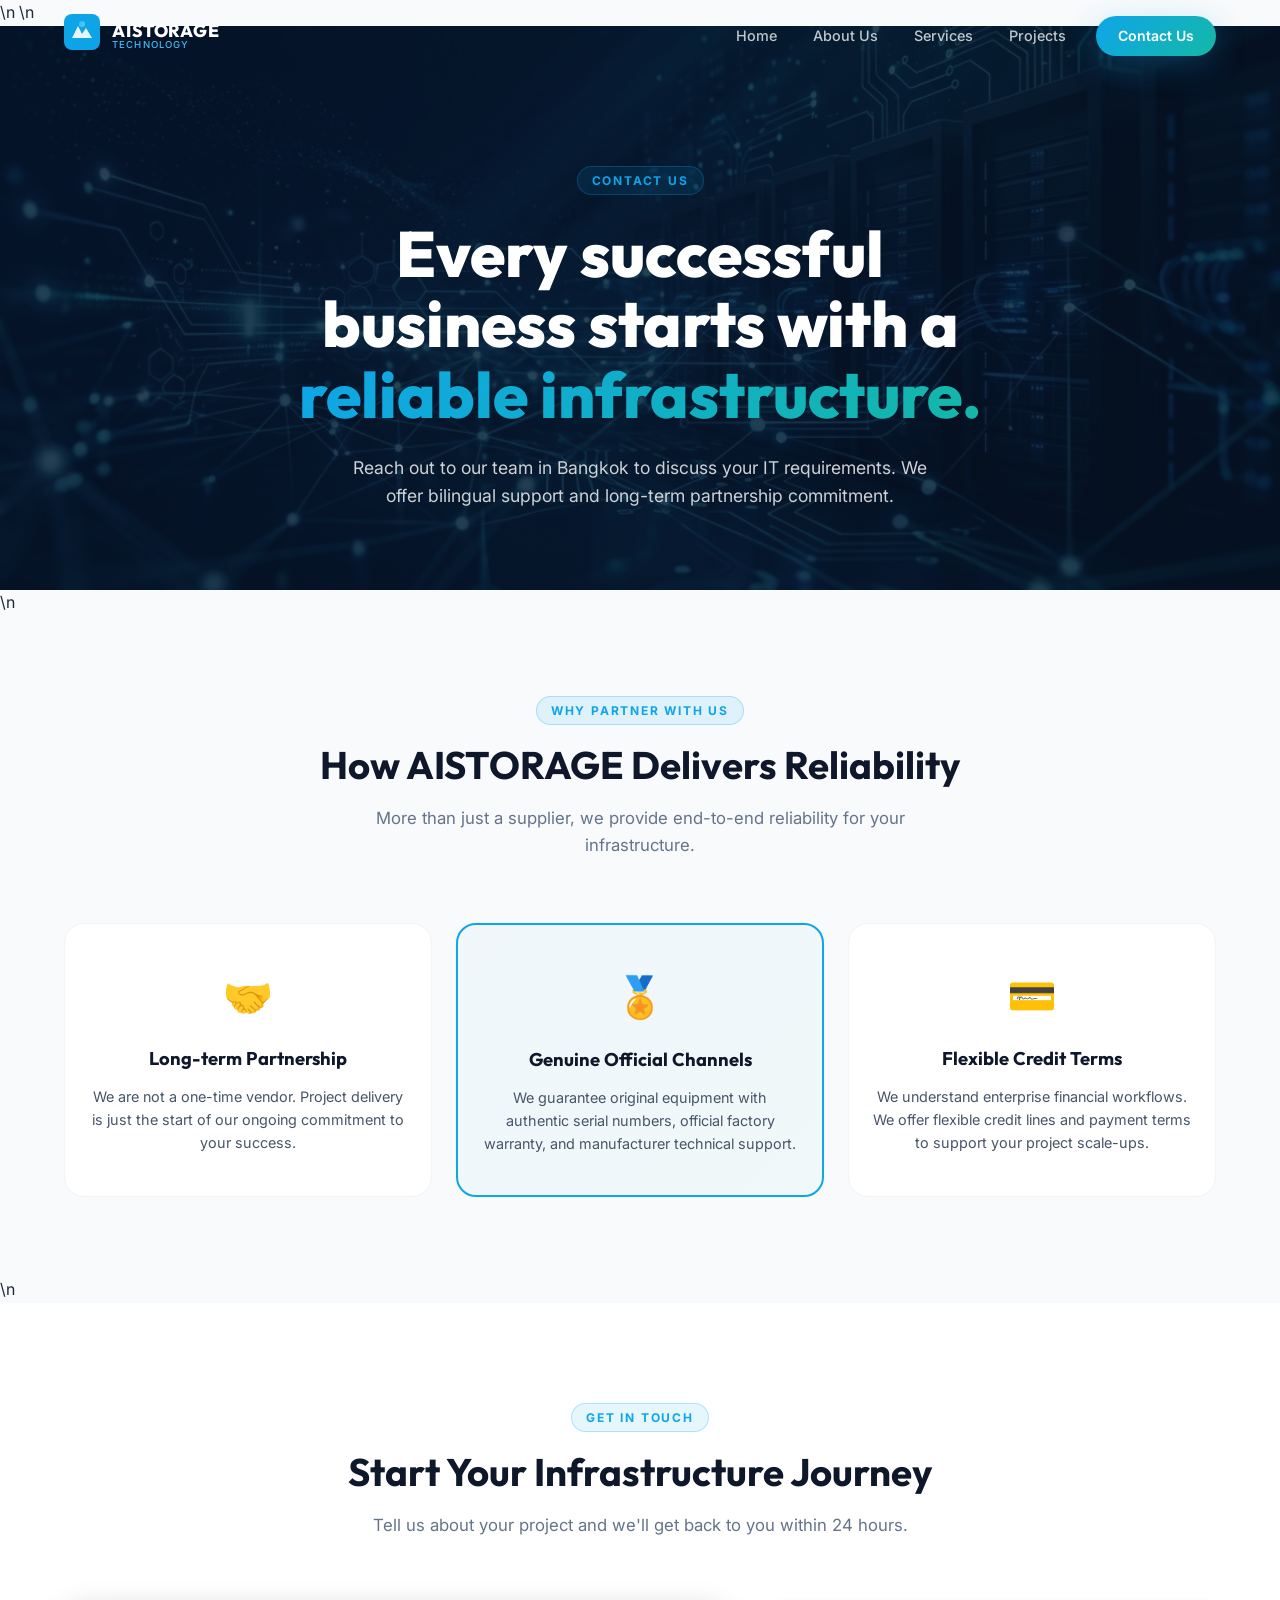
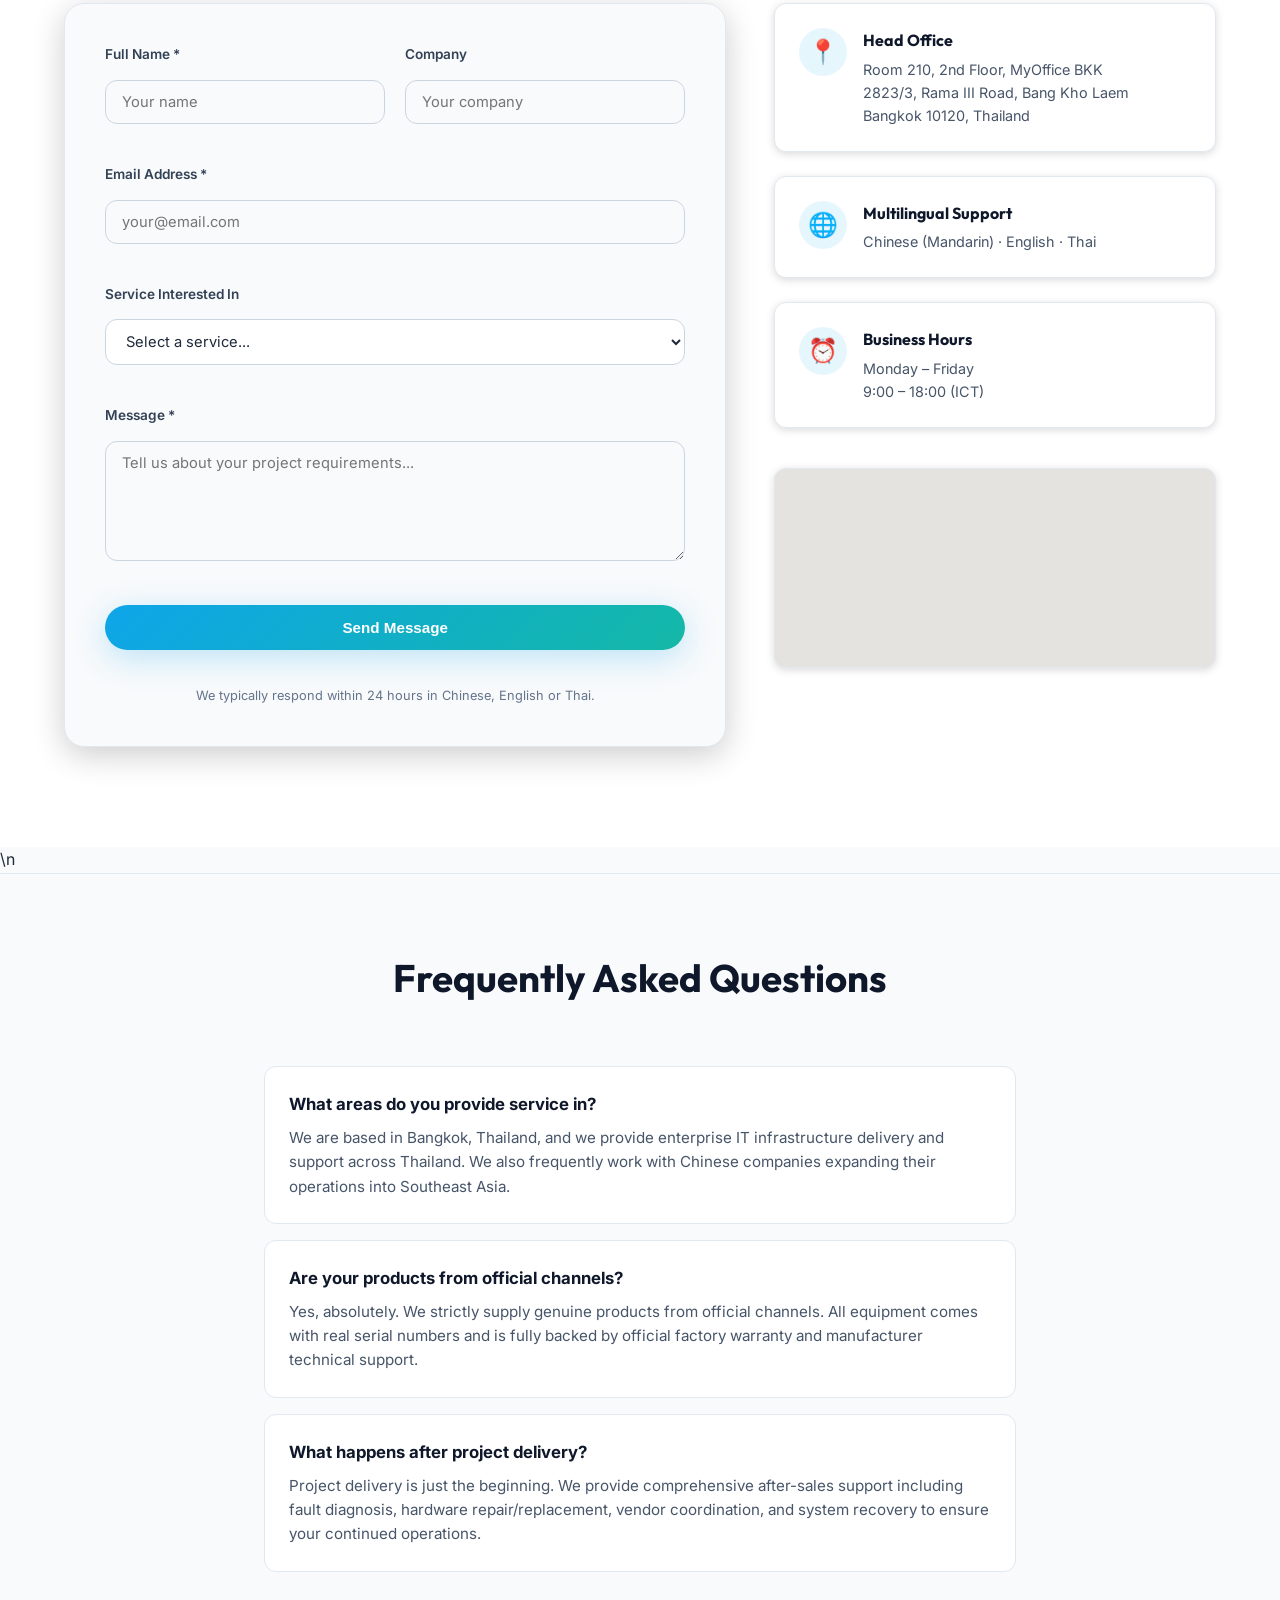
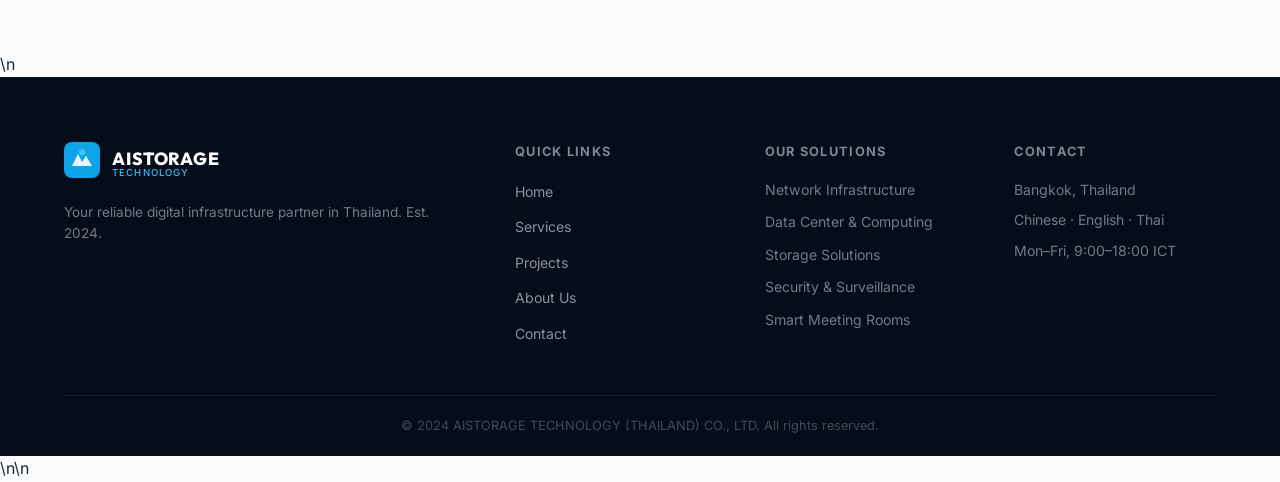
==== contact.html @ 9e612630 "first commit" ====
<!DOCTYPE html>
<html lang="en">
<head>
  <meta charset="UTF-8" />
  <meta name="viewport" content="width=device-width, initial-scale=1.0" />
  <title>Contact & Partner With Us | AISTORAGE TECHNOLOGY</title>
  <meta name="description" content="Get in touch with AISTORAGE TECHNOLOGY. Your reliable digital infrastructure partner in Thailand offering network, computing, and IT solutions. Contact our multilingual team in Bangkok." />
  <meta name="keywords" content="AI Storage Technology, H3C, enterprise IT, network, storage, data center, Thailand, system integrator" />
  <meta property="og:title" content="AISTORAGE TECHNOLOGY (THAILAND) CO., LTD" />
  <meta property="og:description" content="Reliable digital infrastructure solutions for enterprises in Thailand." />
  <meta property="og:type" content="website" />
  <link rel="stylesheet" href="style.css" />
  <link rel="preconnect" href="https://fonts.googleapis.com" />
  <link rel="preconnect" href="https://fonts.gstatic.com" crossorigin />
  <link href="https://fonts.googleapis.com/css2?family=Inter:wght@300;400;500;600;700;800&family=Outfit:wght@300;400;500;600;700&display=swap" rel="stylesheet" />
</head>
<body>
  <script type="application/ld+json">
  {
    "@context": "https://schema.org",
    "@type": "LocalBusiness",
    "name": "AISTORAGE TECHNOLOGY (THAILAND) CO., LTD",
    "image": "images/hero_background.png",
    "address": {
      "@type": "PostalAddress",
      "streetAddress": "Room 210, 2nd Floor, MyOffice BKK, 2823/3, Rama III Road",
      "addressLocality": "Bang Kho Laem",
      "addressRegion": "Bangkok",
      "postalCode": "10120",
      "addressCountry": "TH"
    },
    "description": "System Integrator for enterprise IT infrastructure, networking, and data centers in Thailand.",
    "telephone": "+66-2-000-0000",
    "openingHours": "Mo,Tu,We,Th,Fr 09:00-18:00"
  }
  </script>
\n
  <!-- ===== NAVBAR ===== -->
  <header class="navbar" id="navbar">
    <div class="nav-container">
      <a href="index.html" class="nav-logo" id="logo-link">
        <div class="logo-icon">
          <svg width="36" height="36" viewBox="0 0 36 36" fill="none" xmlns="http://www.w3.org/2000/svg">
            <rect width="36" height="36" rx="8" fill="url(#logoGrad)"/>
            <path d="M8 24L14 12L18 20L22 14L28 24H8Z" fill="white" opacity="0.9"/>
            <circle cx="18" cy="10" r="3" fill="url(#circGrad)"/>
            <defs>
              <linearGradient id="logoGrad" x1="0" y1="0" x2="36" y2="36">
                <stop offset="0%" stop-color="#0EA5E9"/>
                <stop offset="100%" stop-color="#0D4F8C"/>
              </linearGradient>
              <linearGradient id="circGrad" x1="0" y1="0" x2="6" y2="6">
                <stop offset="0%" stop-color="#38BDF8"/>
                <stop offset="100%" stop-color="#FFFFFF"/>
              </linearGradient>
            </defs>
          </svg>
        </div>
        <div class="logo-text">
          <span class="logo-main">AISTORAGE</span>
          <span class="logo-sub">TECHNOLOGY</span>
        </div>
      </a>
      <nav class="nav-links" id="nav-links">
        <a href="index.html" class="nav-link" id="nav-home">Home</a>
        <a href="index.html#about-intro" class="nav-link" id="nav-about">About Us</a>
        <a href="index.html#services" class="nav-link" id="nav-services">Services</a>
        <a href="index.html#projects" class="nav-link" id="nav-projects">Projects</a>
        <a href="contact.html" class="nav-cta active" id="nav-contact">Contact Us</a>
      </nav>
      <button class="nav-toggle" id="nav-toggle" aria-label="Toggle menu">
        <span></span><span></span><span></span>
      </button>
    </div>
  </header>
\n
  <!-- ===== CONTACT HERO ===== -->
  <section class="page-hero" id="contact-hero" style="background: var(--navy-900); padding-top: 140px; padding-bottom: 80px; position: relative; overflow: hidden; text-align: center;">
    <div style="position: absolute; inset: 0; background: url('images/hero_background.png') center/cover; opacity: 0.2; z-index: 0;"></div>
    <div style="position: relative; z-index: 2; max-width: 800px; margin: 0 auto; padding: 0 24px;">
      <div class="section-tag" style="margin-bottom: 24px;">Contact Us</div>
      <h1 class="hero-title" style="font-size: clamp(2.5rem, 5vw, 4rem); margin-bottom: 24px; color: #fff;">Every successful business starts with a <span class="hero-gradient-text">reliable infrastructure.</span></h1>
      <p style="color: rgba(255,255,255,0.8); font-size: 1.1rem; line-height: 1.6; max-width: 600px; margin: 0 auto;">Reach out to our team in Bangkok to discuss your IT requirements. We offer bilingual support and long-term partnership commitment.</p>
    </div>
  </section>
\n
  <!-- ===== RELIABILITY / PARTNERSHIP ===== -->
  <section style="padding: 80px 0; background: var(--gray-50);">
    <div class="container">
      <div class="section-header">
        <div class="section-tag">Why Partner With Us</div>
        <h2 class="section-title">How AISTORAGE Delivers Reliability</h2>
        <p class="section-desc">More than just a supplier, we provide end-to-end reliability for your infrastructure.</p>
      </div>
      <div class="services-grid">
        <div class="service-card" style="text-align: center; padding: 40px 24px;">
          <div style="font-size: 2.5rem; margin-bottom: 16px;">🤝</div>
          <h3 style="font-family: var(--font-display); font-size: 1.15rem; color: var(--gray-900); margin-bottom: 12px; font-weight: 700;">Long-term Partnership</h3>
          <p style="color: var(--gray-600); font-size: 0.9rem; line-height: 1.6;">We are not a one-time vendor. Project delivery is just the start of our ongoing commitment to your success.</p>
        </div>
        <div class="service-card featured" style="text-align: center; padding: 40px 24px;">
          <div style="font-size: 2.5rem; margin-bottom: 16px;">🏅</div>
          <h3 style="font-family: var(--font-display); font-size: 1.15rem; color: var(--gray-900); margin-bottom: 12px; font-weight: 700;">Genuine Official Channels</h3>
          <p style="color: var(--gray-600); font-size: 0.9rem; line-height: 1.6;">We guarantee original equipment with authentic serial numbers, official factory warranty, and manufacturer technical support.</p>
        </div>
        <div class="service-card" style="text-align: center; padding: 40px 24px;">
          <div style="font-size: 2.5rem; margin-bottom: 16px;">💳</div>
          <h3 style="font-family: var(--font-display); font-size: 1.15rem; color: var(--gray-900); margin-bottom: 12px; font-weight: 700;">Flexible Credit Terms</h3>
          <p style="color: var(--gray-600); font-size: 0.9rem; line-height: 1.6;">We understand enterprise financial workflows. We offer flexible credit lines and payment terms to support your project scale-ups.</p>
        </div>
      </div>
    </div>
  </section>
\n
  <!-- ===== CONTACT FORM & INFO ===== -->
  <section class="contact" id="contact" style="padding: 100px 0; background: var(--white);">
    <div class="container">
      <div class="section-header">
        <div class="section-tag">Get In Touch</div>
        <h2 class="section-title">Start Your Infrastructure Journey</h2>
        <p class="section-desc">Tell us about your project and we'll get back to you within 24 hours.</p>
      </div>
      <div class="contact-grid" id="contact-grid" style="display: grid; grid-template-columns: 3fr 2fr; gap: 48px; align-items: flex-start;">
        
        <div class="contact-form-wrapper" style="background: var(--gray-50); padding: 40px; border-radius: var(--radius-lg); border: 1px solid var(--gray-200);">
          <form class="contact-form" id="contact-form" onsubmit="alert('Thank you for contacting AISTORAGE. We will get back to you soon!'); event.preventDefault();">
            <div style="display: grid; grid-template-columns: 1fr 1fr; gap: 20px; margin-bottom: 20px;">
              <div class="form-group">
                <label for="contact-name" style="display: block; font-size: 0.85rem; font-weight: 600; color: var(--gray-700); margin-bottom: 8px;">Full Name *</label>
                <input type="text" id="contact-name" name="name" placeholder="Your name" required style="width: 100%; padding: 12px 16px; border: 1px solid var(--gray-300); border-radius: var(--radius-md); font-family: inherit; transition: var(--transition-fast); outline: none;" />
              </div>
              <div class="form-group">
                <label for="contact-company" style="display: block; font-size: 0.85rem; font-weight: 600; color: var(--gray-700); margin-bottom: 8px;">Company</label>
                <input type="text" id="contact-company" name="company" placeholder="Your company" style="width: 100%; padding: 12px 16px; border: 1px solid var(--gray-300); border-radius: var(--radius-md); font-family: inherit; outline: none;" />
              </div>
            </div>
            <div class="form-group" style="margin-bottom: 20px;">
              <label for="contact-email" style="display: block; font-size: 0.85rem; font-weight: 600; color: var(--gray-700); margin-bottom: 8px;">Email Address *</label>
              <input type="email" id="contact-email" name="email" placeholder="your@email.com" required style="width: 100%; padding: 12px 16px; border: 1px solid var(--gray-300); border-radius: var(--radius-md); font-family: inherit; outline: none;" />
            </div>
            <div class="form-group" style="margin-bottom: 20px;">
              <label for="contact-service" style="display: block; font-size: 0.85rem; font-weight: 600; color: var(--gray-700); margin-bottom: 8px;">Service Interested In</label>
              <select id="contact-service" name="service" style="width: 100%; padding: 12px 16px; border: 1px solid var(--gray-300); border-radius: var(--radius-md); font-family: inherit; background: var(--white); outline: none;">
                <option value="">Select a service...</option>
                <option value="network">Network Infrastructure</option>
                <option value="datacenter">Data Center &amp; Computing</option>
                <option value="storage">Storage Solutions</option>
                <option value="security">Security &amp; Surveillance</option>
                <option value="meeting">Smart Meeting Rooms</option>
                <option value="other">Other / Multiple Services</option>
              </select>
            </div>
            <div class="form-group" style="margin-bottom: 24px;">
              <label for="contact-message" style="display: block; font-size: 0.85rem; font-weight: 600; color: var(--gray-700); margin-bottom: 8px;">Message *</label>
              <textarea id="contact-message" name="message" rows="5" placeholder="Tell us about your project requirements..." required style="width: 100%; padding: 12px 16px; border: 1px solid var(--gray-300); border-radius: var(--radius-md); font-family: inherit; outline: none; resize: vertical;"></textarea>
            </div>
            <button type="submit" class="btn-primary btn-full" style="width: 100%; justify-content: center;">Send Message</button>
            <p style="text-align: center; font-size: 0.8rem; color: var(--gray-500); margin-top: 16px;">We typically respond within 24 hours in Chinese, English or Thai.</p>
          </form>
        </div>

        <div class="contact-info-list" style="display: flex; flex-direction: column; gap: 24px;">
          <div style="background: var(--white); border: 1px solid var(--gray-200); padding: 24px; border-radius: var(--radius-md); display: flex; gap: 16px; align-items: flex-start; box-shadow: var(--shadow-sm);">
            <div style="font-size: 1.5rem; background: rgba(14,165,233,0.1); width: 48px; height: 48px; border-radius: 50%; display: flex; align-items: center; justify-content: center; color: var(--blue-500); flex-shrink: 0;">📍</div>
            <div>
              <h4 style="font-family: var(--font-display); color: var(--gray-900); font-weight: 700; margin-bottom: 4px;">Head Office</h4>
              <p style="color: var(--gray-600); font-size: 0.9rem; line-height: 1.6;">Room 210, 2nd Floor, MyOffice BKK<br>2823/3, Rama III Road, Bang Kho Laem<br>Bangkok 10120, Thailand</p>
            </div>
          </div>
          <div style="background: var(--white); border: 1px solid var(--gray-200); padding: 24px; border-radius: var(--radius-md); display: flex; gap: 16px; align-items: flex-start; box-shadow: var(--shadow-sm);">
            <div style="font-size: 1.5rem; background: rgba(14,165,233,0.1); width: 48px; height: 48px; border-radius: 50%; display: flex; align-items: center; justify-content: center; color: var(--blue-500); flex-shrink: 0;">🌐</div>
            <div>
              <h4 style="font-family: var(--font-display); color: var(--gray-900); font-weight: 700; margin-bottom: 4px;">Multilingual Support</h4>
              <p style="color: var(--gray-600); font-size: 0.9rem; line-height: 1.6;">Chinese (Mandarin) · English · Thai</p>
            </div>
          </div>
          <div style="background: var(--white); border: 1px solid var(--gray-200); padding: 24px; border-radius: var(--radius-md); display: flex; gap: 16px; align-items: flex-start; box-shadow: var(--shadow-sm);">
            <div style="font-size: 1.5rem; background: rgba(14,165,233,0.1); width: 48px; height: 48px; border-radius: 50%; display: flex; align-items: center; justify-content: center; color: var(--blue-500); flex-shrink: 0;">⏰</div>
            <div>
              <h4 style="font-family: var(--font-display); color: var(--gray-900); font-weight: 700; margin-bottom: 4px;">Business Hours</h4>
              <p style="color: var(--gray-600); font-size: 0.9rem; line-height: 1.6;">Monday – Friday<br>9:00 – 18:00 (ICT)</p>
            </div>
          </div>
          
          <!-- Maps Embed Placeholder (Visual) -->
          <div style="margin-top: 16px; border-radius: var(--radius-md); overflow: hidden; border: 1px solid var(--gray-200); box-shadow: var(--shadow-sm); position: relative; height: 200px; background: #e5e3df;">
            <iframe 
              src="https://www.google.com/maps/embed?pb=!1m18!1m12!1m3!1d15505.516089307842!2d100.49308101683416!3d13.695393439498263!2m3!1f0!2f0!3f0!3m2!1i1024!2i768!4f13.1!3m3!1m2!1s0x30e298835845511b%3A0x60edb26058097b69!2sRama%20III%20Rd%2C%20Bangkok%2C%20Thailand!5e0!3m2!1sen!2sth!4v1700000000000!5m2!1sen!2sth" 
              width="100%" height="100%" style="border:0;" allowfullscreen="" loading="lazy" referrerpolicy="no-referrer-when-downgrade">
            </iframe>
          </div>
        </div>

      </div>
    </div>
  </section>
\n
  <!-- ===== FAQ SECTION ===== -->
  <section style="padding: 80px 0; background: var(--gray-50); border-top: 1px solid var(--gray-200);">
    <div class="container" style="max-width: 800px;">
      <div class="section-header">
        <h2 class="section-title">Frequently Asked Questions</h2>
      </div>
      <div style="display: flex; flex-direction: column; gap: 16px;">
        <div style="background: var(--white); padding: 24px; border-radius: var(--radius-md); border: 1px solid var(--gray-200);">
          <h4 style="font-weight: 700; font-size: 1.05rem; margin-bottom: 8px; color: var(--gray-900);">What areas do you provide service in?</h4>
          <p style="color: var(--gray-600); font-size: 0.95rem; line-height: 1.6;">We are based in Bangkok, Thailand, and we provide enterprise IT infrastructure delivery and support across Thailand. We also frequently work with Chinese companies expanding their operations into Southeast Asia.</p>
        </div>
        <div style="background: var(--white); padding: 24px; border-radius: var(--radius-md); border: 1px solid var(--gray-200);">
          <h4 style="font-weight: 700; font-size: 1.05rem; margin-bottom: 8px; color: var(--gray-900);">Are your products from official channels?</h4>
          <p style="color: var(--gray-600); font-size: 0.95rem; line-height: 1.6;">Yes, absolutely. We strictly supply genuine products from official channels. All equipment comes with real serial numbers and is fully backed by official factory warranty and manufacturer technical support.</p>
        </div>
        <div style="background: var(--white); padding: 24px; border-radius: var(--radius-md); border: 1px solid var(--gray-200);">
          <h4 style="font-weight: 700; font-size: 1.05rem; margin-bottom: 8px; color: var(--gray-900);">What happens after project delivery?</h4>
          <p style="color: var(--gray-600); font-size: 0.95rem; line-height: 1.6;">Project delivery is just the beginning. We provide comprehensive after-sales support including fault diagnosis, hardware repair/replacement, vendor coordination, and system recovery to ensure your continued operations.</p>
        </div>
      </div>
    </div>
  </section>
\n<!-- ===== FOOTER ===== -->
  <footer class="footer" id="footer">
    <div class="container">
      <div class="footer-grid">
        <div class="footer-brand" id="footer-brand">
          <div class="nav-logo">
            <div class="logo-icon">
              <svg width="36" height="36" viewBox="0 0 36 36" fill="none">
                <rect width="36" height="36" rx="8" fill="url(#footerLogoGrad)"/>
                <path d="M8 24L14 12L18 20L22 14L28 24H8Z" fill="white" opacity="0.9"/>
                <circle cx="18" cy="10" r="3" fill="url(#footerCircGrad)"/>
                <defs>
                  <linearGradient id="footerLogoGrad" x1="0" y1="0" x2="36" y2="36">
                    <stop offset="0%" stop-color="#0EA5E9"/>
                    <stop offset="100%" stop-color="#0D4F8C"/>
                  </linearGradient>
                  <linearGradient id="footerCircGrad" x1="0" y1="0" x2="6" y2="6">
                    <stop offset="0%" stop-color="#38BDF8"/>
                    <stop offset="100%" stop-color="#FFFFFF"/>
                  </linearGradient>
                </defs>
              </svg>
            </div>
            <div class="logo-text">
              <span class="logo-main">AISTORAGE</span>
              <span class="logo-sub">TECHNOLOGY</span>
            </div>
          </div>
          <p class="footer-tagline">Your reliable digital infrastructure partner in Thailand. Est. 2024.</p>
        </div>
        <div class="footer-links" id="footer-links">
          <h4>Quick Links</h4>
          <ul>
            <li><a href="index.html" id="footer-home">Home</a></li>
            <li><a href="#services" id="footer-services">Services</a></li>
            <li><a href="#projects" id="footer-projects">Projects</a></li>
            <li><a href="index.html#about-intro" id="footer-about">About Us</a></li>
            <li><a href="contact.html" id="footer-contact">Contact</a></li>
          </ul>
        </div>
        <div class="footer-services" id="footer-services-list">
          <h4>Our Solutions</h4>
          <ul>
            <li>Network Infrastructure</li>
            <li>Data Center &amp; Computing</li>
            <li>Storage Solutions</li>
            <li>Security &amp; Surveillance</li>
            <li>Smart Meeting Rooms</li>
          </ul>
        </div>
        <div class="footer-contact" id="footer-contact-info">
          <h4>Contact</h4>
          <p>Bangkok, Thailand</p>
          <p>Chinese · English · Thai</p>
          <p>Mon–Fri, 9:00–18:00 ICT</p>
        </div>
      </div>
      <div class="footer-bottom" id="footer-bottom">
        <p>&copy; 2024 AISTORAGE TECHNOLOGY (THAILAND) CO., LTD. All rights reserved.</p>
      </div>
    </div>
  </footer>

  \n\n<script src="main.js"></script>
</body>
</html>
---- style.css ----
/* ============================================================
   AISTORAGE TECHNOLOGY — style.css
   Design: Dark navy corporate tech with sky-blue accents
   ============================================================ */

/* ===== CSS VARIABLES ===== */
:root {
  --navy-950: #040D1A;
  --navy-900: #071528;
  --navy-800: #0B2044;
  --navy-700: #0D2D5E;
  --navy-600: #0D4F8C;
  --blue-500: #0EA5E9;
  --blue-400: #38BDF8;
  --blue-300: #7DD3FC;
  --teal-500: #14B8A6;
  --teal-400: #2DD4BF;
  --white: #FFFFFF;
  --gray-50: #F8FAFC;
  --gray-100: #F1F5F9;
  --gray-200: #E2E8F0;
  --gray-300: #CBD5E1;
  --gray-400: #94A3B8;
  --gray-500: #64748B;
  --gray-600: #475569;
  --gray-700: #334155;
  --gray-800: #1E293B;
  --gray-900: #0F172A;

  --gradient-primary: linear-gradient(135deg, #0EA5E9 0%, #14B8A6 100%);
  --gradient-dark: linear-gradient(135deg, #040D1A 0%, #0B2044 100%);
  --gradient-hero: linear-gradient(135deg, rgba(4,13,26,0.92) 0%, rgba(11,32,68,0.85) 100%);

  --shadow-sm: 0 2px 8px rgba(0,0,0,0.15);
  --shadow-md: 0 8px 32px rgba(0,0,0,0.2);
  --shadow-lg: 0 24px 64px rgba(0,0,0,0.3);
  --shadow-blue: 0 8px 32px rgba(14,165,233,0.25);
  --shadow-blue-lg: 0 16px 48px rgba(14,165,233,0.35);

  --radius-sm: 6px;
  --radius-md: 12px;
  --radius-lg: 20px;
  --radius-xl: 28px;
  --radius-full: 9999px;

  --transition: all 0.3s cubic-bezier(0.4, 0, 0.2, 1);
  --transition-fast: all 0.15s ease;

  --font-sans: 'Inter', 'Outfit', -apple-system, sans-serif;
  --font-display: 'Outfit', 'Inter', sans-serif;
}

/* ===== RESET & BASE ===== */
*, *::before, *::after { box-sizing: border-box; margin: 0; padding: 0; }

html {
  scroll-behavior: smooth;
  font-size: 16px;
}

body {
  font-family: var(--font-sans);
  background: var(--gray-50);
  color: var(--gray-800);
  line-height: 1.6;
  overflow-x: hidden;
}

a { color: inherit; text-decoration: none; }
img { max-width: 100%; display: block; }
ul { list-style: none; }

/* ===== CONTAINER ===== */
.container {
  max-width: 1200px;
  margin: 0 auto;
  padding: 0 24px;
}

/* ===== TYPOGRAPHY UTILITIES ===== */
.section-tag {
  display: inline-block;
  font-size: 0.75rem;
  font-weight: 700;
  letter-spacing: 0.15em;
  text-transform: uppercase;
  color: var(--blue-500);
  background: rgba(14,165,233,0.1);
  border: 1px solid rgba(14,165,233,0.25);
  padding: 4px 14px;
  border-radius: var(--radius-full);
  margin-bottom: 16px;
}

.section-header {
  text-align: center;
  margin-bottom: 64px;
}

.section-title {
  font-family: var(--font-display);
  font-size: clamp(1.75rem, 3vw, 2.5rem);
  font-weight: 700;
  color: var(--gray-900);
  line-height: 1.25;
  margin-bottom: 16px;
}

.section-desc {
  font-size: 1.05rem;
  color: var(--gray-500);
  max-width: 560px;
  margin: 0 auto;
}

.section-header.light .section-title { color: var(--white); }
.section-header.light .section-desc { color: rgba(255,255,255,0.7); }
.section-header.light .section-tag {
  color: var(--blue-300);
  background: rgba(14,165,233,0.15);
  border-color: rgba(56,189,248,0.3);
}

/* ===== BUTTONS ===== */
.btn-primary {
  display: inline-flex;
  align-items: center;
  gap: 8px;
  background: var(--gradient-primary);
  color: var(--white);
  font-weight: 600;
  font-size: 0.95rem;
  padding: 14px 32px;
  border-radius: var(--radius-full);
  border: none;
  cursor: pointer;
  transition: var(--transition);
  box-shadow: var(--shadow-blue);
  text-decoration: none;
}

.btn-primary:hover {
  transform: translateY(-2px);
  box-shadow: var(--shadow-blue-lg);
  filter: brightness(1.1);
}

.btn-secondary {
  display: inline-flex;
  align-items: center;
  gap: 8px;
  background: rgba(255,255,255,0.08);
  color: var(--white);
  font-weight: 600;
  font-size: 0.95rem;
  padding: 14px 32px;
  border-radius: var(--radius-full);
  border: 1px solid rgba(255,255,255,0.2);
  cursor: pointer;
  transition: var(--transition);
  text-decoration: none;
  backdrop-filter: blur(8px);
}

.btn-secondary:hover {
  background: rgba(255,255,255,0.15);
  border-color: rgba(255,255,255,0.4);
  transform: translateY(-2px);
}

.btn-secondary-light {
  display: inline-flex;
  align-items: center;
  gap: 8px;
  background: transparent;
  color: var(--white);
  font-weight: 600;
  font-size: 0.95rem;
  padding: 14px 32px;
  border-radius: var(--radius-full);
  border: 2px solid rgba(255,255,255,0.4);
  cursor: pointer;
  transition: var(--transition);
  text-decoration: none;
}

.btn-secondary-light:hover {
  background: rgba(255,255,255,0.1);
  border-color: var(--white);
}

.btn-full { width: 100%; justify-content: center; }

/* ===== NAVBAR ===== */
.navbar {
  position: fixed;
  top: 0;
  left: 0;
  right: 0;
  z-index: 1000;
  transition: var(--transition);
  padding: 0;
}

.navbar.scrolled {
  background: rgba(4,13,26,0.95);
  backdrop-filter: blur(20px);
  border-bottom: 1px solid rgba(255,255,255,0.05);
  box-shadow: var(--shadow-md);
}

.nav-container {
  max-width: 1200px;
  margin: 0 auto;
  padding: 0 24px;
  display: flex;
  align-items: center;
  justify-content: space-between;
  height: 72px;
}

.nav-logo {
  display: flex;
  align-items: center;
  gap: 12px;
  text-decoration: none;
}

.logo-icon {
  flex-shrink: 0;
}

.logo-text {
  display: flex;
  flex-direction: column;
  line-height: 1;
}

.logo-main {
  font-family: var(--font-display);
  font-size: 1.1rem;
  font-weight: 800;
  color: var(--white);
  letter-spacing: 0.05em;
}

.logo-sub {
  font-size: 0.6rem;
  font-weight: 500;
  color: var(--blue-400);
  letter-spacing: 0.12em;
  text-transform: uppercase;
}

.nav-links {
  display: flex;
  align-items: center;
  gap: 8px;
}

.nav-link {
  font-size: 0.9rem;
  font-weight: 500;
  color: rgba(255,255,255,0.75);
  padding: 8px 14px;
  border-radius: var(--radius-sm);
  transition: var(--transition-fast);
}

.nav-link:hover,
.nav-link.active {
  color: var(--white);
  background: rgba(255,255,255,0.08);
}

.nav-cta {
  font-size: 0.88rem;
  font-weight: 600;
  color: var(--white);
  background: var(--gradient-primary);
  padding: 9px 22px;
  border-radius: var(--radius-full);
  transition: var(--transition);
  box-shadow: var(--shadow-blue);
  margin-left: 8px;
}

.nav-cta:hover {
  transform: translateY(-1px);
  box-shadow: var(--shadow-blue-lg);
}

.nav-toggle {
  display: none;
  flex-direction: column;
  gap: 5px;
  background: none;
  border: none;
  cursor: pointer;
  padding: 4px;
}

.nav-toggle span {
  display: block;
  width: 24px;
  height: 2px;
  background: var(--white);
  border-radius: 2px;
  transition: var(--transition);
}

/* ===== HERO SECTION ===== */
.hero {
  position: relative;
  min-height: 100vh;
  display: flex;
  align-items: center;
  overflow: hidden;
}

.hero-bg {
  position: absolute;
  inset: 0;
  z-index: 0;
}

.hero-bg-img {
  width: 100%;
  height: 100%;
  object-fit: cover;
  object-position: center;
}

.hero-overlay {
  position: absolute;
  inset: 0;
  background: var(--gradient-hero);
}

.hero-particles {
  position: absolute;
  inset: 0;
  overflow: hidden;
}

.hero-content {
  position: relative;
  z-index: 2;
  max-width: 1200px;
  margin: 0 auto;
  padding: 0 24px;
  padding-top: 120px;
  padding-bottom: 80px;
}

.hero-badge {
  display: inline-flex;
  align-items: center;
  gap: 8px;
  font-size: 0.8rem;
  font-weight: 600;
  letter-spacing: 0.05em;
  color: var(--blue-300);
  background: rgba(14,165,233,0.12);
  border: 1px solid rgba(14,165,233,0.3);
  padding: 6px 16px;
  border-radius: var(--radius-full);
  margin-bottom: 28px;
  animation: fadeInUp 0.6s ease both;
}

.badge-dot {
  width: 6px;
  height: 6px;
  background: var(--teal-400);
  border-radius: 50%;
  animation: pulse 2s infinite;
}

.hero-title {
  font-family: var(--font-display);
  font-size: clamp(2.5rem, 6vw, 4.5rem);
  font-weight: 800;
  color: var(--white);
  line-height: 1.1;
  margin-bottom: 24px;
  animation: fadeInUp 0.6s 0.1s ease both;
}

.hero-gradient-text {
  background: var(--gradient-primary);
  -webkit-background-clip: text;
  -webkit-text-fill-color: transparent;
  background-clip: text;
}

.hero-desc {
  font-size: clamp(1rem, 2vw, 1.2rem);
  color: rgba(255,255,255,0.75);
  max-width: 580px;
  margin-bottom: 40px;
  line-height: 1.7;
  animation: fadeInUp 0.6s 0.2s ease both;
}

.hero-actions {
  display: flex;
  gap: 16px;
  flex-wrap: wrap;
  margin-bottom: 64px;
  animation: fadeInUp 0.6s 0.3s ease both;
}

.hero-stats {
  display: flex;
  align-items: center;
  gap: 32px;
  animation: fadeInUp 0.6s 0.4s ease both;
}

.stat-item {
  display: flex;
  flex-direction: column;
}

.stat-number {
  font-family: var(--font-display);
  font-size: 2rem;
  font-weight: 800;
  color: var(--white);
  line-height: 1;
}

.stat-label {
  font-size: 0.78rem;
  color: rgba(255,255,255,0.55);
  margin-top: 4px;
}

.stat-divider {
  width: 1px;
  height: 40px;
  background: rgba(255,255,255,0.15);
}

.hero-scroll-indicator {
  position: absolute;
  bottom: 32px;
  left: 50%;
  transform: translateX(-50%);
  z-index: 2;
  display: flex;
  flex-direction: column;
  align-items: center;
  gap: 8px;
  color: rgba(255,255,255,0.4);
  font-size: 0.75rem;
  letter-spacing: 0.1em;
  animation: bounce 2s infinite;
}

.scroll-arrow {
  width: 20px;
  height: 20px;
  border-right: 2px solid rgba(255,255,255,0.3);
  border-bottom: 2px solid rgba(255,255,255,0.3);
  transform: rotate(45deg);
}

/* ===== PARTNERS BAR ===== */
.partners-bar {
  background: var(--navy-900);
  padding: 32px 0;
  border-bottom: 1px solid rgba(255,255,255,0.06);
}

.partners-label {
  text-align: center;
  font-size: 0.75rem;
  font-weight: 600;
  letter-spacing: 0.12em;
  text-transform: uppercase;
  color: rgba(255,255,255,0.35);
  margin-bottom: 24px;
}

.partners-track {
  overflow: hidden;
}

.partner-logos {
  display: flex;
  justify-content: center;
  flex-wrap: wrap;
  gap: 12px 32px;
}

.partner-logo {
  display: flex;
  flex-direction: column;
  align-items: center;
  gap: 4px;
  padding: 14px 28px;
  background: rgba(255,255,255,0.04);
  border: 1px solid rgba(255,255,255,0.07);
  border-radius: var(--radius-md);
  transition: var(--transition);
  cursor: default;
  min-width: 130px;
}

.partner-logo:hover {
  background: rgba(14,165,233,0.08);
  border-color: rgba(14,165,233,0.2);
  transform: translateY(-2px);
}

.logo-text-partner {
  font-family: var(--font-display);
  font-size: 1.1rem;
  font-weight: 800;
  color: rgba(255,255,255,0.8);
  letter-spacing: 0.05em;
}

.logo-desc-partner {
  font-size: 0.65rem;
  color: rgba(255,255,255,0.35);
  text-transform: uppercase;
  letter-spacing: 0.08em;
}

/* ===== SERVICES SECTION ===== */
.services {
  padding: 100px 0;
  background: var(--gray-50);
}

.services-grid {
  display: grid;
  grid-template-columns: repeat(3, 1fr);
  gap: 24px;
}

.service-card {
  background: var(--white);
  border: 1px solid var(--gray-100);
  border-radius: var(--radius-lg);
  padding: 36px 32px;
  position: relative;
  transition: var(--transition);
  overflow: hidden;
}

.service-card::before {
  content: '';
  position: absolute;
  inset: 0;
  background: var(--gradient-primary);
  opacity: 0;
  transition: opacity 0.3s ease;
  z-index: 0;
}

.service-card:hover {
  transform: translateY(-6px);
  box-shadow: var(--shadow-lg);
  border-color: transparent;
}

.service-card:hover::before {
  opacity: 0.04;
}

.service-card:hover .service-icon {
  background: var(--gradient-primary);
  color: var(--white);
  box-shadow: var(--shadow-blue);
}

.service-card.featured {
  border: 2px solid var(--blue-500);
  background: linear-gradient(135deg, rgba(14,165,233,0.03) 0%, rgba(20,184,166,0.03) 100%);
}

.service-badge-card {
  position: absolute;
  top: 20px;
  right: 20px;
  font-size: 0.7rem;
  font-weight: 700;
  letter-spacing: 0.08em;
  text-transform: uppercase;
  color: var(--white);
  background: var(--gradient-primary);
  padding: 4px 12px;
  border-radius: var(--radius-full);
}

.service-icon {
  width: 56px;
  height: 56px;
  background: rgba(14,165,233,0.1);
  border-radius: var(--radius-md);
  display: flex;
  align-items: center;
  justify-content: center;
  color: var(--blue-500);
  margin-bottom: 20px;
  transition: var(--transition);
}

.service-icon svg {
  width: 28px;
  height: 28px;
}

.service-title {
  font-family: var(--font-display);
  font-size: 1.15rem;
  font-weight: 700;
  color: var(--gray-900);
  margin-bottom: 12px;
  position: relative;
  z-index: 1;
}

.service-desc {
  font-size: 0.9rem;
  color: var(--gray-500);
  line-height: 1.65;
  margin-bottom: 20px;
  position: relative;
  z-index: 1;
}

.service-features {
  list-style: none;
  margin-bottom: 24px;
  position: relative;
  z-index: 1;
}

.service-features li {
  font-size: 0.83rem;
  color: var(--gray-600);
  padding: 5px 0;
  padding-left: 20px;
  position: relative;
}

.service-features li::before {
  content: '›';
  position: absolute;
  left: 0;
  color: var(--blue-500);
  font-weight: 700;
}

.service-link {
  font-size: 0.88rem;
  font-weight: 600;
  color: var(--blue-500);
  transition: var(--transition-fast);
  position: relative;
  z-index: 1;
}

.service-link:hover {
  color: var(--teal-500);
}

/* ===== PROCESS SECTION ===== */
.process {
  padding: 100px 0;
  background: var(--white);
}

.process-steps {
  display: flex;
  align-items: flex-start;
  gap: 0;
  position: relative;
}

.process-connector {
  flex: 1;
  height: 2px;
  background: linear-gradient(90deg, var(--blue-500), var(--teal-500));
  margin-top: 28px;
  position: relative;
}

.process-connector::after {
  content: '';
  position: absolute;
  right: -6px;
  top: -4px;
  width: 0;
  height: 0;
  border-left: 8px solid var(--teal-500);
  border-top: 5px solid transparent;
  border-bottom: 5px solid transparent;
}

.process-step {
  display: flex;
  flex-direction: column;
  align-items: center;
  text-align: center;
  max-width: 200px;
  flex-shrink: 0;
}

.step-number {
  width: 56px;
  height: 56px;
  border-radius: 50%;
  background: var(--gradient-primary);
  color: var(--white);
  font-family: var(--font-display);
  font-size: 1.1rem;
  font-weight: 800;
  display: flex;
  align-items: center;
  justify-content: center;
  margin-bottom: 16px;
  box-shadow: var(--shadow-blue);
  flex-shrink: 0;
}

.step-content h3 {
  font-size: 0.95rem;
  font-weight: 700;
  color: var(--gray-900);
  margin-bottom: 8px;
}

.step-content p {
  font-size: 0.82rem;
  color: var(--gray-500);
  line-height: 1.5;
}

/* ===== SOLUTIONS SECTION ===== */
.solutions {
  padding: 100px 0;
  background: var(--navy-900);
}

.solutions-showcase {
  display: grid;
  grid-template-columns: repeat(3, 1fr);
  gap: 2px;
  border-radius: var(--radius-lg);
  overflow: hidden;
  background: rgba(255,255,255,0.03);
  border: 1px solid rgba(255,255,255,0.06);
}

.solution-industry {
  padding: 40px 32px;
  background: rgba(255,255,255,0.02);
  border: 1px solid rgba(255,255,255,0.05);
  transition: var(--transition);
  cursor: default;
}

.solution-industry:hover {
  background: rgba(14,165,233,0.08);
  border-color: rgba(14,165,233,0.2);
}

.industry-icon {
  font-size: 2.5rem;
  margin-bottom: 16px;
}

.solution-industry h3 {
  font-family: var(--font-display);
  font-size: 1.1rem;
  font-weight: 700;
  color: var(--white);
  margin-bottom: 8px;
}

.solution-industry p {
  font-size: 0.87rem;
  color: rgba(255,255,255,0.55);
  line-height: 1.6;
}

/* ===== PROJECTS SECTION ===== */
.projects {
  padding: 100px 0;
  background: var(--gray-50);
}

.projects-table-wrapper {
  overflow: hidden;
  border-radius: var(--radius-lg);
  box-shadow: var(--shadow-md);
  border: 1px solid var(--gray-200);
}

.projects-table {
  width: 100%;
  border-collapse: collapse;
  background: var(--white);
}

.projects-table thead tr {
  background: var(--navy-800);
}

.projects-table th {
  padding: 18px 28px;
  text-align: left;
  font-size: 0.8rem;
  font-weight: 700;
  letter-spacing: 0.1em;
  text-transform: uppercase;
  color: rgba(255,255,255,0.7);
}

.projects-table td {
  padding: 16px 28px;
  font-size: 0.92rem;
  color: var(--gray-700);
  border-top: 1px solid var(--gray-100);
}

.projects-table tr:hover td {
  background: rgba(14,165,233,0.04);
}

.projects-table td strong {
  color: var(--gray-900);
  font-weight: 600;
}

/* ===== WHY US ===== */
.why-us {
  padding: 100px 0;
  background: var(--white);
}

.why-grid {
  display: grid;
  grid-template-columns: 1fr 1fr;
  gap: 80px;
  align-items: center;
}

.why-content .section-title {
  text-align: left;
  margin-bottom: 20px;
}

.why-content .section-tag {
  margin-bottom: 12px;
}

.why-intro {
  font-size: 1.05rem;
  color: var(--gray-500);
  margin-bottom: 36px;
}

.why-points {
  display: flex;
  flex-direction: column;
  gap: 24px;
}

.why-point {
  display: flex;
  gap: 16px;
  align-items: flex-start;
}

.why-check {
  width: 28px;
  height: 28px;
  background: var(--gradient-primary);
  color: var(--white);
  border-radius: 50%;
  display: flex;
  align-items: center;
  justify-content: center;
  font-size: 0.85rem;
  font-weight: 800;
  flex-shrink: 0;
  margin-top: 2px;
}

.why-point strong {
  display: block;
  font-size: 0.95rem;
  font-weight: 700;
  color: var(--gray-900);
  margin-bottom: 4px;
}

.why-point p {
  font-size: 0.87rem;
  color: var(--gray-500);
  line-height: 1.6;
}

.why-image {
  position: relative;
}

.why-image img {
  width: 100%;
  border-radius: var(--radius-xl);
  box-shadow: var(--shadow-lg);
  aspect-ratio: 4/3;
  object-fit: cover;
}

.why-quote-card {
  position: absolute;
  bottom: -24px;
  left: -24px;
  background: var(--navy-800);
  border-radius: var(--radius-lg);
  padding: 24px 28px;
  max-width: 320px;
  box-shadow: var(--shadow-lg);
  border: 1px solid rgba(14,165,233,0.2);
}

.why-quote-card p {
  font-size: 0.9rem;
  color: rgba(255,255,255,0.85);
  font-style: italic;
  line-height: 1.6;
  margin-bottom: 8px;
}

.why-quote-card span {
  font-size: 0.75rem;
  color: var(--blue-400);
  font-weight: 600;
}

/* ===== CONTACT SECTION ===== */
.contact {
  padding: 100px 0;
  background: var(--gray-50);
}

.contact-grid {
  display: grid;
  grid-template-columns: 1fr 360px;
  gap: 48px;
  align-items: start;
}

.contact-form-wrapper {
  background: var(--white);
  border-radius: var(--radius-xl);
  padding: 48px;
  box-shadow: var(--shadow-md);
  border: 1px solid var(--gray-100);
}

.contact-form {
  display: flex;
  flex-direction: column;
  gap: 20px;
}

.form-row {
  display: grid;
  grid-template-columns: 1fr 1fr;
  gap: 16px;
}

.form-group {
  display: flex;
  flex-direction: column;
  gap: 6px;
}

.form-group label {
  font-size: 0.85rem;
  font-weight: 600;
  color: var(--gray-700);
}

.form-group input,
.form-group select,
.form-group textarea {
  font-family: var(--font-sans);
  font-size: 0.92rem;
  color: var(--gray-800);
  background: var(--gray-50);
  border: 1.5px solid var(--gray-200);
  border-radius: var(--radius-md);
  padding: 12px 16px;
  transition: var(--transition-fast);
  outline: none;
  width: 100%;
}

.form-group input:focus,
.form-group select:focus,
.form-group textarea:focus {
  border-color: var(--blue-500);
  background: var(--white);
  box-shadow: 0 0 0 3px rgba(14,165,233,0.12);
}

.form-group textarea {
  resize: vertical;
  min-height: 120px;
}

.form-note {
  font-size: 0.8rem;
  color: var(--gray-400);
  text-align: center;
  margin-top: -8px;
}

.contact-info {
  display: flex;
  flex-direction: column;
  gap: 16px;
}

.contact-info-card {
  background: var(--white);
  border: 1px solid var(--gray-100);
  border-radius: var(--radius-lg);
  padding: 24px;
  display: flex;
  gap: 16px;
  align-items: flex-start;
  transition: var(--transition);
}

.contact-info-card:hover {
  border-color: rgba(14,165,233,0.3);
  box-shadow: var(--shadow-blue);
}

.contact-info-icon {
  font-size: 1.5rem;
  flex-shrink: 0;
}

.contact-info-card strong {
  display: block;
  font-size: 0.88rem;
  font-weight: 700;
  color: var(--gray-900);
  margin-bottom: 4px;
}

.contact-info-card p {
  font-size: 0.85rem;
  color: var(--gray-500);
}

/* ===== FOOTER ===== */
.footer {
  background: var(--navy-950);
  padding: 64px 0 0;
  border-top: 1px solid rgba(255,255,255,0.05);
}

.footer-grid {
  display: grid;
  grid-template-columns: 2fr 1fr 1fr 1fr;
  gap: 48px;
  padding-bottom: 48px;
  border-bottom: 1px solid rgba(255,255,255,0.06);
}

.footer-brand .nav-logo {
  margin-bottom: 16px;
}

.footer-tagline {
  font-size: 0.85rem;
  color: rgba(255,255,255,0.45);
  line-height: 1.6;
}

.footer-links h4,
.footer-services h4,
.footer-contact h4 {
  font-size: 0.8rem;
  font-weight: 700;
  letter-spacing: 0.1em;
  text-transform: uppercase;
  color: rgba(255,255,255,0.5);
  margin-bottom: 16px;
}

.footer-links ul,
.footer-services ul {
  display: flex;
  flex-direction: column;
  gap: 10px;
}

.footer-links li a {
  font-size: 0.88rem;
  color: rgba(255,255,255,0.55);
  transition: var(--transition-fast);
}

.footer-links li a:hover {
  color: var(--blue-400);
}

.footer-services li {
  font-size: 0.88rem;
  color: rgba(255,255,255,0.45);
}

.footer-contact p {
  font-size: 0.88rem;
  color: rgba(255,255,255,0.45);
  margin-bottom: 8px;
}

.footer-bottom {
  padding: 20px 0;
  text-align: center;
}

.footer-bottom p {
  font-size: 0.8rem;
  color: rgba(255,255,255,0.25);
}

/* ===== PAGE HERO (About Page) ===== */
.page-hero {
  position: relative;
  min-height: 400px;
  display: flex;
  align-items: center;
  overflow: hidden;
}

.page-hero-bg {
  position: absolute;
  inset: 0;
}

.page-hero-overlay {
  position: absolute;
  inset: 0;
  background: linear-gradient(135deg, rgba(4,13,26,0.92) 0%, rgba(11,32,68,0.88) 100%);
}

.page-hero-content {
  position: relative;
  z-index: 2;
  max-width: 1200px;
  margin: 0 auto;
  padding: 0 24px;
  padding-top: 120px;
  padding-bottom: 80px;
}

.breadcrumb {
  display: flex;
  align-items: center;
  gap: 8px;
  margin-bottom: 20px;
  font-size: 0.82rem;
}

.breadcrumb a {
  color: rgba(255,255,255,0.5);
  transition: var(--transition-fast);
}

.breadcrumb a:hover { color: var(--blue-400); }

.breadcrumb span {
  color: rgba(255,255,255,0.3);
}

.breadcrumb span:last-child {
  color: rgba(255,255,255,0.7);
}

.page-hero-title {
  font-family: var(--font-display);
  font-size: clamp(2rem, 5vw, 3.5rem);
  font-weight: 800;
  color: var(--white);
  margin-bottom: 16px;
}

.page-hero-desc {
  font-size: 1.05rem;
  color: rgba(255,255,255,0.7);
  max-width: 540px;
}

/* ===== ABOUT INTRO ===== */
.about-intro {
  padding: 100px 0;
  background: var(--white);
}

.about-intro-grid {
  display: grid;
  grid-template-columns: 1fr 1fr;
  gap: 80px;
  align-items: center;
}

.about-intro-image {
  position: relative;
}

.about-intro-image img {
  width: 100%;
  border-radius: var(--radius-xl);
  box-shadow: var(--shadow-lg);
  aspect-ratio: 4/3;
  object-fit: cover;
}

.about-founded-badge {
  position: absolute;
  bottom: -20px;
  right: -20px;
  background: var(--gradient-primary);
  border-radius: var(--radius-lg);
  padding: 20px 28px;
  text-align: center;
  box-shadow: var(--shadow-blue-lg);
}

.badge-year {
  display: block;
  font-family: var(--font-display);
  font-size: 2rem;
  font-weight: 800;
  color: var(--white);
  line-height: 1;
}

.badge-label {
  display: block;
  font-size: 0.72rem;
  font-weight: 600;
  color: rgba(255,255,255,0.8);
  letter-spacing: 0.08em;
  text-transform: uppercase;
  margin-top: 4px;
}

.about-intro-content .section-title {
  text-align: left;
}

.about-intro-text {
  font-size: 0.95rem;
  color: var(--gray-600);
  line-height: 1.75;
  margin-bottom: 16px;
}

.about-highlights {
  display: flex;
  gap: 32px;
  margin-top: 36px;
  padding-top: 36px;
  border-top: 1px solid var(--gray-100);
}

.about-highlight {
  display: flex;
  flex-direction: column;
  gap: 4px;
}

.highlight-num {
  font-family: var(--font-display);
  font-size: 2rem;
  font-weight: 800;
  background: var(--gradient-primary);
  -webkit-background-clip: text;
  -webkit-text-fill-color: transparent;
  background-clip: text;
  line-height: 1;
}

.highlight-label {
  font-size: 0.8rem;
  color: var(--gray-500);
  font-weight: 500;
}

/* ===== MISSION SECTION ===== */
.mission-section {
  padding: 100px 0;
  background: var(--gray-50);
}

.mission-grid {
  display: grid;
  grid-template-columns: repeat(3, 1fr);
  gap: 24px;
}

.mission-card {
  background: var(--white);
  border: 1px solid var(--gray-100);
  border-radius: var(--radius-xl);
  padding: 40px 36px;
  text-align: center;
  transition: var(--transition);
}

.mission-card:hover {
  transform: translateY(-6px);
  box-shadow: var(--shadow-md);
  border-color: rgba(14,165,233,0.2);
}

.mission-card.vision {
  background: var(--navy-800);
  border-color: rgba(14,165,233,0.3);
}

.mission-card.vision h3,
.mission-card.vision p {
  color: var(--white);
}

.mission-card.vision p {
  opacity: 0.75;
}

.mission-icon {
  font-size: 2.5rem;
  margin-bottom: 20px;
}

.mission-card h3 {
  font-family: var(--font-display);
  font-size: 1.2rem;
  font-weight: 700;
  color: var(--gray-900);
  margin-bottom: 12px;
}

.mission-card p {
  font-size: 0.9rem;
  color: var(--gray-500);
  line-height: 1.7;
}

/* ===== DIFFERENTIATORS ===== */
.differentiators {
  padding: 100px 0;
  background: var(--white);
}

.diff-grid {
  display: grid;
  grid-template-columns: repeat(3, 1fr);
  gap: 24px;
}

.diff-card {
  padding: 36px 32px;
  border: 1px solid var(--gray-100);
  border-radius: var(--radius-lg);
  background: var(--white);
  transition: var(--transition);
  position: relative;
  overflow: hidden;
}

.diff-card::after {
  content: '';
  position: absolute;
  bottom: 0;
  left: 0;
  right: 0;
  height: 3px;
  background: var(--gradient-primary);
  transform: scaleX(0);
  transition: transform 0.3s ease;
}

.diff-card:hover {
  box-shadow: var(--shadow-md);
  border-color: transparent;
  transform: translateY(-4px);
}

.diff-card:hover::after {
  transform: scaleX(1);
}

.diff-num {
  font-family: var(--font-display);
  font-size: 2.5rem;
  font-weight: 800;
  color: rgba(14,165,233,0.12);
  line-height: 1;
  margin-bottom: 12px;
}

.diff-card h3 {
  font-size: 1rem;
  font-weight: 700;
  color: var(--gray-900);
  margin-bottom: 10px;
}

.diff-card p {
  font-size: 0.87rem;
  color: var(--gray-500);
  line-height: 1.65;
}

/* ===== BRAND PARTNERS ABOUT ===== */
.brand-partners {
  padding: 100px 0;
  background: var(--navy-900);
}

.brands-detailed-grid {
  display: grid;
  grid-template-columns: repeat(3, 1fr);
  gap: 24px;
}

.brand-card-detail {
  background: rgba(255,255,255,0.04);
  border: 1px solid rgba(255,255,255,0.07);
  border-radius: var(--radius-lg);
  padding: 36px 28px;
  transition: var(--transition);
}

.brand-card-detail:hover {
  background: rgba(14,165,233,0.07);
  border-color: rgba(14,165,233,0.25);
  transform: translateY(-4px);
}

.brand-logo-large {
  font-family: var(--font-display);
  font-size: 1.6rem;
  font-weight: 800;
  color: var(--blue-400);
  margin-bottom: 12px;
  letter-spacing: 0.05em;
}

.brand-card-detail h3 {
  font-size: 0.95rem;
  font-weight: 700;
  color: rgba(255,255,255,0.9);
  margin-bottom: 10px;
}

.brand-card-detail p {
  font-size: 0.85rem;
  color: rgba(255,255,255,0.5);
  line-height: 1.65;
  margin-bottom: 16px;
}

.brand-categories {
  display: flex;
  flex-wrap: wrap;
  gap: 6px;
}

.brand-categories span {
  font-size: 0.72rem;
  font-weight: 600;
  color: var(--blue-300);
  background: rgba(14,165,233,0.12);
  border: 1px solid rgba(14,165,233,0.2);
  padding: 3px 10px;
  border-radius: var(--radius-full);
}

/* ===== DELIVERY PROCESS ===== */
.delivery-process {
  padding: 100px 0;
  background: var(--gray-50);
}

.delivery-cols {
  display: flex;
  align-items: flex-start;
  gap: 32px;
}

.delivery-col {
  flex: 1;
  background: var(--white);
  border: 1px solid var(--gray-100);
  border-radius: var(--radius-xl);
  padding: 36px 32px;
  transition: var(--transition);
}

.delivery-col:hover {
  box-shadow: var(--shadow-md);
  transform: translateY(-4px);
}

.delivery-phase-tag {
  display: inline-block;
  font-size: 0.7rem;
  font-weight: 700;
  letter-spacing: 0.12em;
  text-transform: uppercase;
  padding: 4px 12px;
  border-radius: var(--radius-full);
  margin-bottom: 16px;
}

.delivery-phase-tag.presales {
  background: rgba(14,165,233,0.1);
  color: var(--blue-500);
  border: 1px solid rgba(14,165,233,0.2);
}

.delivery-phase-tag.delivery {
  background: rgba(20,184,166,0.1);
  color: var(--teal-500);
  border: 1px solid rgba(20,184,166,0.2);
}

.delivery-phase-tag.aftersales {
  background: rgba(99,102,241,0.1);
  color: #6366F1;
  border: 1px solid rgba(99,102,241,0.2);
}

.delivery-col h3 {
  font-family: var(--font-display);
  font-size: 1.05rem;
  font-weight: 700;
  color: var(--gray-900);
  margin-bottom: 16px;
}

.delivery-list li {
  font-size: 0.88rem;
  color: var(--gray-600);
  padding: 8px 0;
  padding-left: 20px;
  position: relative;
  border-bottom: 1px solid var(--gray-100);
}

.delivery-list li:last-child {
  border-bottom: none;
}

.delivery-list li::before {
  content: '▸';
  position: absolute;
  left: 0;
  color: var(--blue-500);
  font-size: 0.8rem;
}

.delivery-arrow {
  font-size: 1.5rem;
  color: var(--gray-300);
  margin-top: 100px;
  flex-shrink: 0;
}

/* ===== ABOUT CTA ===== */
.about-cta {
  padding: 80px 0;
  background: var(--white);
}

.cta-box {
  background: var(--gradient-dark);
  border-radius: var(--radius-xl);
  padding: 64px;
  text-align: center;
  position: relative;
  overflow: hidden;
  border: 1px solid rgba(14,165,233,0.2);
}

.cta-box::before {
  content: '';
  position: absolute;
  inset: 0;
  background: radial-gradient(ellipse at center, rgba(14,165,233,0.08) 0%, transparent 70%);
}

.cta-content {
  position: relative;
  z-index: 1;
}

.cta-content h2 {
  font-family: var(--font-display);
  font-size: clamp(1.75rem, 4vw, 2.5rem);
  font-weight: 800;
  color: var(--white);
  margin-bottom: 16px;
}

.cta-content p {
  font-size: 1.05rem;
  color: rgba(255,255,255,0.65);
  max-width: 480px;
  margin: 0 auto 40px;
  line-height: 1.7;
}

.cta-actions {
  display: flex;
  gap: 16px;
  justify-content: center;
  flex-wrap: wrap;
}

/* ===== ANIMATIONS ===== */
@keyframes fadeInUp {
  from { opacity: 0; transform: translateY(30px); }
  to { opacity: 1; transform: translateY(0); }
}

@keyframes pulse {
  0%, 100% { opacity: 1; transform: scale(1); }
  50% { opacity: 0.5; transform: scale(0.85); }
}

@keyframes bounce {
  0%, 100% { transform: translateX(-50%) translateY(0); }
  50% { transform: translateX(-50%) translateY(-8px); }
}

@keyframes float {
  0%, 100% { transform: translateY(0); }
  50% { transform: translateY(-10px); }
}

/* Scroll reveal */
.reveal {
  opacity: 0;
  transform: translateY(24px);
  transition: opacity 0.6s ease, transform 0.6s ease;
}

.reveal.visible {
  opacity: 1;
  transform: translateY(0);
}

/* ===== RESPONSIVE ===== */
@media (max-width: 1024px) {
  .services-grid {
    grid-template-columns: repeat(2, 1fr);
  }

  .why-grid {
    grid-template-columns: 1fr;
    gap: 48px;
  }

  .why-image { order: -1; }

  .why-quote-card {
    position: static;
    margin-top: 20px;
    max-width: 100%;
  }

  .footer-grid {
    grid-template-columns: 1fr 1fr;
    gap: 32px;
  }

  .process-steps {
    flex-direction: column;
    align-items: flex-start;
    gap: 24px;
  }

  .process-connector {
    width: 2px;
    height: 40px;
    margin: 0 28px;
  }

  .process-connector::after {
    right: -4px;
    bottom: -6px;
    top: auto;
    border-left: 5px solid transparent;
    border-right: 5px solid transparent;
    border-top: 8px solid var(--teal-500);
  }

  .process-step {
    flex-direction: row;
    text-align: left;
    max-width: 100%;
    gap: 16px;
  }

  .step-number { margin-bottom: 0; }

  .about-intro-grid {
    grid-template-columns: 1fr;
    gap: 48px;
  }

  .about-founded-badge {
    bottom: 16px;
    right: 16px;
  }

  .mission-grid,
  .diff-grid,
  .brands-detailed-grid {
    grid-template-columns: 1fr 1fr;
  }

  .delivery-cols {
    flex-direction: column;
    gap: 16px;
  }

  .delivery-arrow {
    margin-top: 0;
    transform: rotate(90deg);
    align-self: center;
  }
}

@media (max-width: 768px) {
  .nav-links {
    display: none;
    position: fixed;
    top: 72px;
    left: 0;
    right: 0;
    background: rgba(4,13,26,0.97);
    backdrop-filter: blur(20px);
    flex-direction: column;
    padding: 24px;
    gap: 4px;
    border-bottom: 1px solid rgba(255,255,255,0.06);
  }

  .nav-links.open { display: flex; }
  .nav-toggle { display: flex; }

  .nav-link { width: 100%; padding: 12px 16px; }
  .nav-cta { width: 100%; text-align: center; margin-left: 0; margin-top: 8px; }

  .hero-stats {
    flex-direction: column;
    gap: 16px;
    align-items: flex-start;
  }

  .stat-divider { display: none; }

  .services-grid { grid-template-columns: 1fr; }

  .solutions-showcase { grid-template-columns: 1fr 1fr; }

  .contact-grid { grid-template-columns: 1fr; }

  .contact-form-wrapper { padding: 28px; }

  .form-row { grid-template-columns: 1fr; }

  .footer-grid { grid-template-columns: 1fr; gap: 24px; }

  .mission-grid,
  .diff-grid,
  .brands-detailed-grid {
    grid-template-columns: 1fr;
  }

  .partner-logos {
    justify-content: flex-start;
  }

  .cta-box { padding: 40px 28px; }

  .hide-mobile { display: none; }
}

@media (max-width: 480px) {
  .hero-title { font-size: 2rem; }
  .hero-actions { flex-direction: column; }
  .btn-primary, .btn-secondary { width: 100%; justify-content: center; }
  .solutions-showcase { grid-template-columns: 1fr; }
}
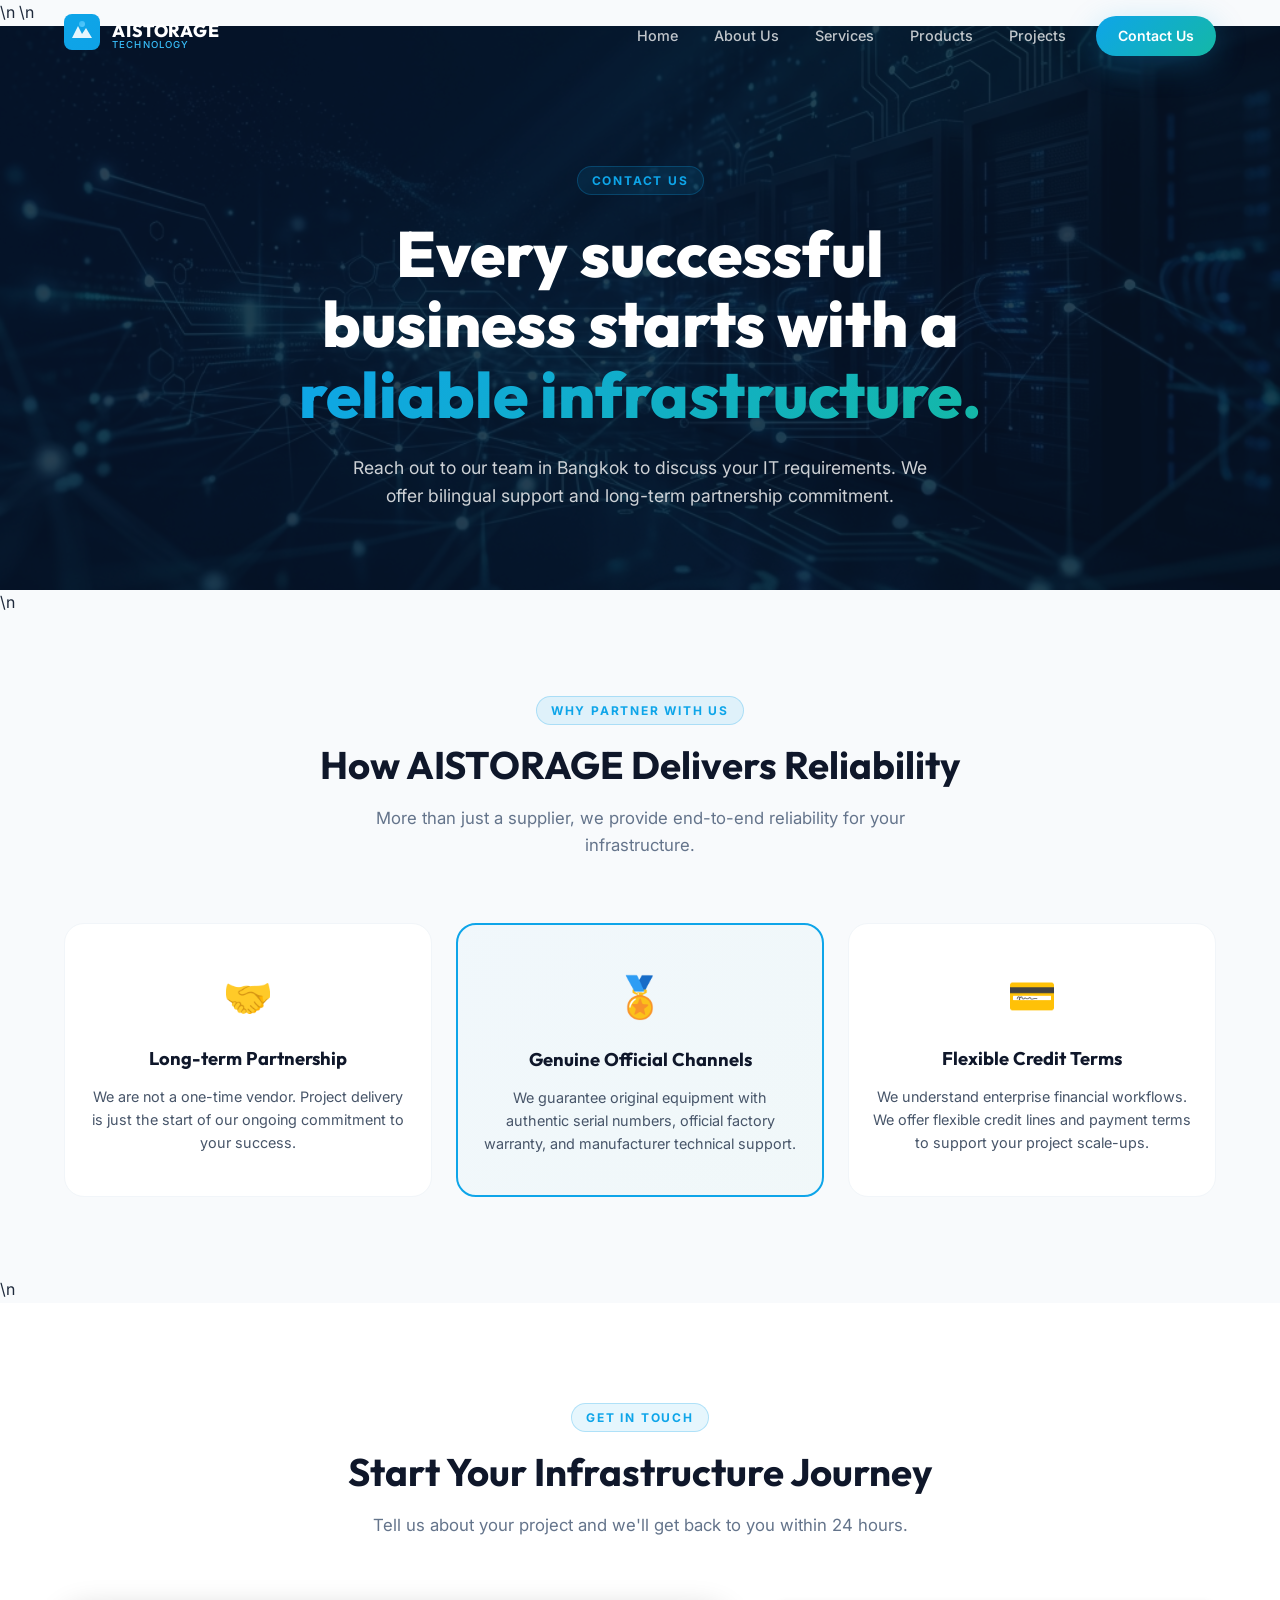
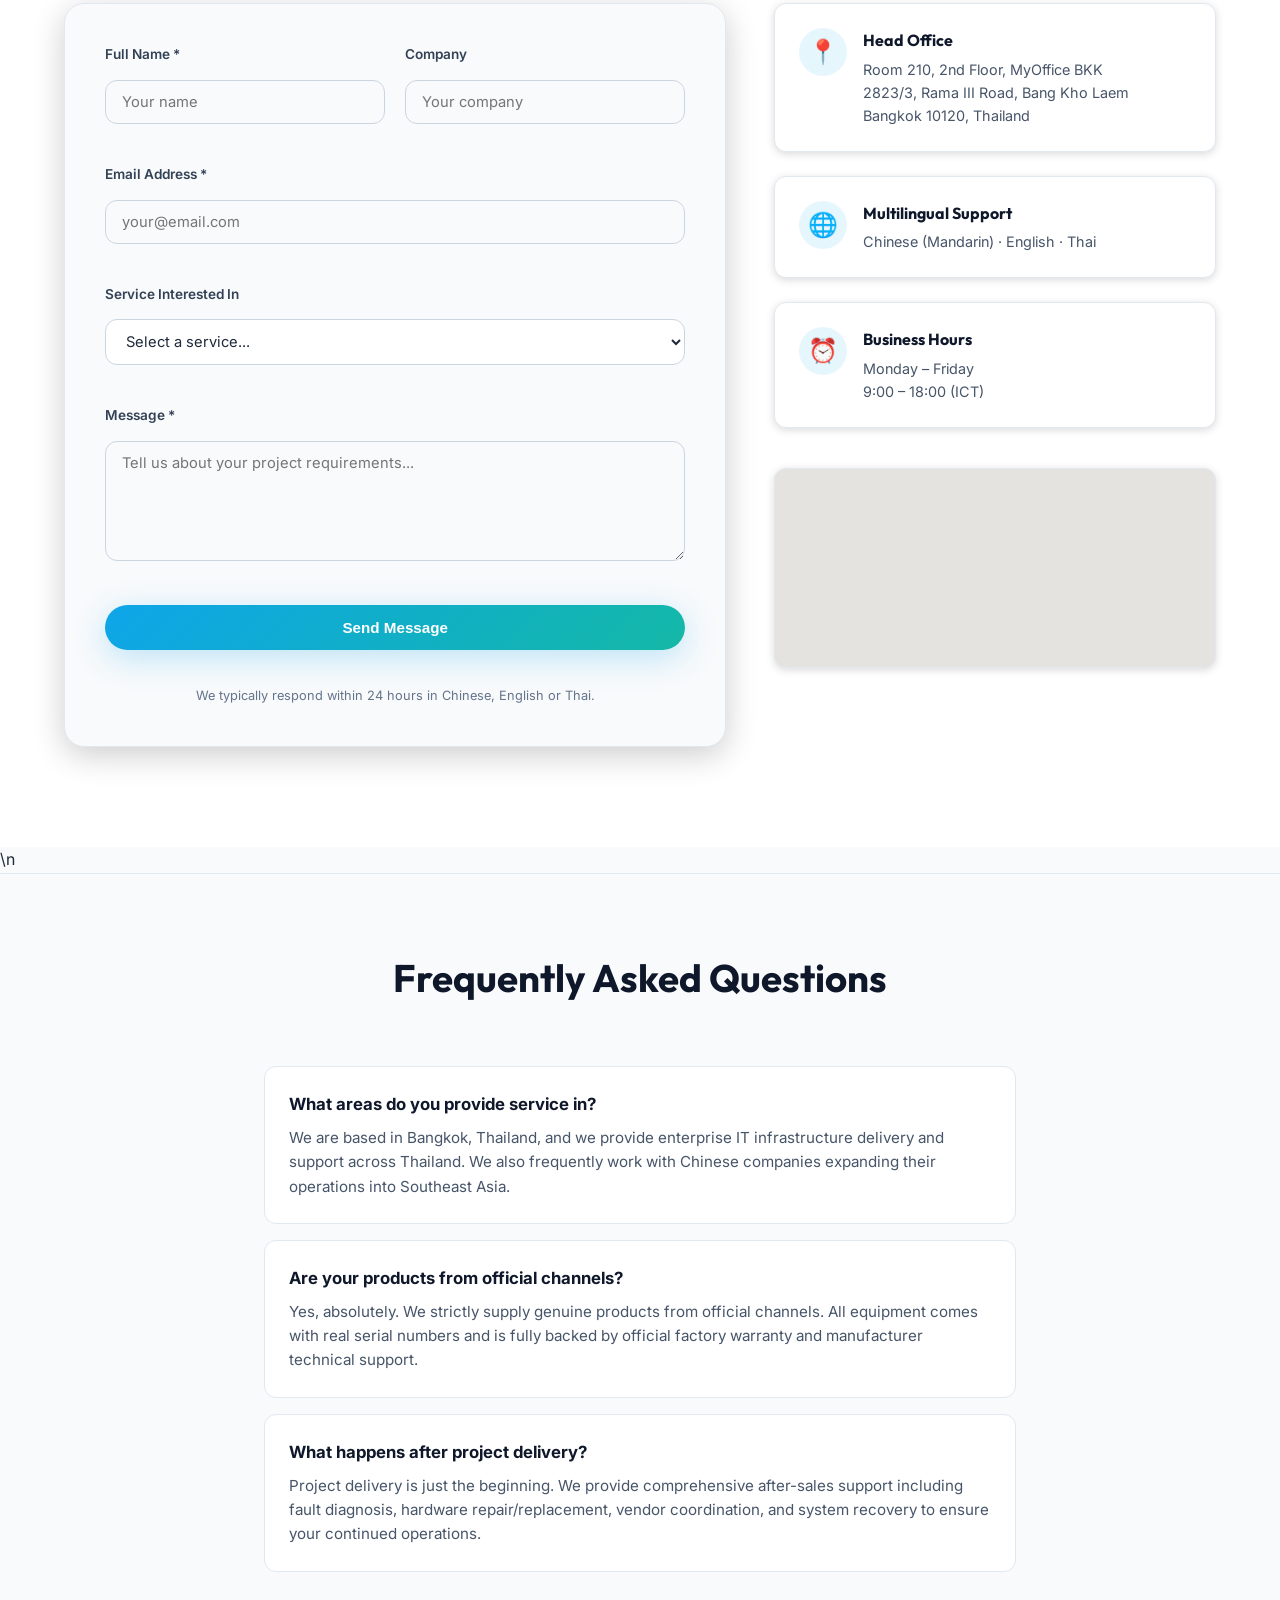
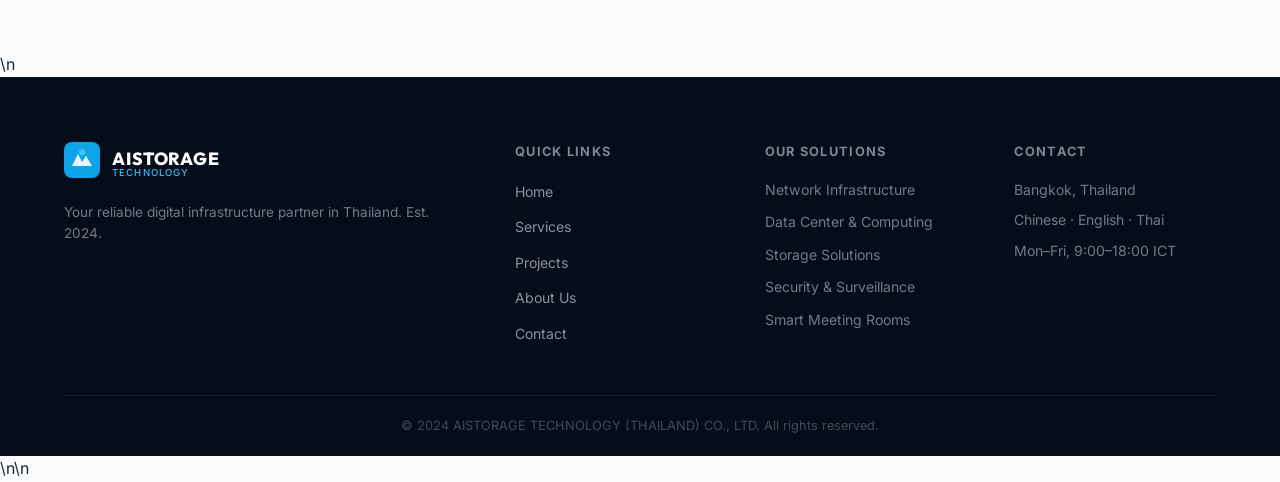
==== commit 7b74ad4f: "first commit" ====
--- a/contact.html
+++ b/contact.html
@@ -64,7 +64,8 @@
       <nav class="nav-links" id="nav-links">
         <a href="index.html" class="nav-link" id="nav-home">Home</a>
         <a href="index.html#about-intro" class="nav-link" id="nav-about">About Us</a>
-        <a href="index.html#services" class="nav-link" id="nav-services">Services</a>
+        <a href="services.html" class="nav-link" id="nav-services">Services</a>
+        <a href="products.html" class="nav-link" id="nav-products">Products</a>
         <a href="index.html#projects" class="nav-link" id="nav-projects">Projects</a>
         <a href="contact.html" class="nav-cta active" id="nav-contact">Contact Us</a>
       </nav>
@@ -251,7 +252,7 @@
           <h4>Quick Links</h4>
           <ul>
             <li><a href="index.html" id="footer-home">Home</a></li>
-            <li><a href="#services" id="footer-services">Services</a></li>
+            <li><a href="services.html" id="footer-services">Services</a></li>
             <li><a href="#projects" id="footer-projects">Projects</a></li>
             <li><a href="index.html#about-intro" id="footer-about">About Us</a></li>
             <li><a href="contact.html" id="footer-contact">Contact</a></li>
--- a/style.css
+++ b/style.css
@@ -790,53 +790,69 @@
   line-height: 1.6;
 }
 
-/* ===== PROJECTS SECTION ===== */
 .projects {
   padding: 100px 0;
-  background: var(--gray-50);
-}
-
-.projects-table-wrapper {
-  overflow: hidden;
-  border-radius: var(--radius-lg);
-  box-shadow: var(--shadow-md);
-  border: 1px solid var(--gray-200);
-}
-
-.projects-table {
+  background: var(--white);
+}
+
+.projects-logo-grid {
+  display: grid;
+  grid-template-columns: repeat(auto-fill, minmax(220px, 1fr));
+  gap: 24px;
+}
+
+.project-logo-card {
+  padding: 16px 12px;
+  display: flex;
+  flex-direction: column;
+  align-items: center;
+  text-align: center;
+  transition: var(--transition);
+  border-radius: var(--radius-md);
+}
+
+.project-logo-card:hover {
+  transform: translateY(-4px);
+  background: rgba(14,165,233,0.03);
+}
+
+.project-logo-wrapper {
+  height: 80px;
+  display: flex;
+  align-items: center;
+  justify-content: center;
+  margin-bottom: 20px;
   width: 100%;
-  border-collapse: collapse;
-  background: var(--white);
-}
-
-.projects-table thead tr {
-  background: var(--navy-800);
-}
-
-.projects-table th {
-  padding: 18px 28px;
-  text-align: left;
-  font-size: 0.8rem;
+}
+
+.project-logo-wrapper img {
+  max-width: 100%;
+  max-height: 100%;
+  object-fit: contain;
+}
+
+.proj-fallback {
+  font-family: var(--font-display);
+  font-weight: 800;
+  font-size: 1.1rem;
+  color: var(--gray-400);
+  letter-spacing: 0.05em;
+  text-transform: uppercase;
+}
+
+.project-logo-name {
+  font-family: var(--font-display);
   font-weight: 700;
-  letter-spacing: 0.1em;
-  text-transform: uppercase;
-  color: rgba(255,255,255,0.7);
-}
-
-.projects-table td {
-  padding: 16px 28px;
-  font-size: 0.92rem;
-  color: var(--gray-700);
-  border-top: 1px solid var(--gray-100);
-}
-
-.projects-table tr:hover td {
-  background: rgba(14,165,233,0.04);
-}
-
-.projects-table td strong {
+  font-size: 1rem;
   color: var(--gray-900);
-  font-weight: 600;
+  margin-bottom: 8px;
+  display: none; /* Hide if we just want logos, but we keep it just in case */
+}
+
+.project-logo-scope {
+  font-size: 0.85rem;
+  color: var(--gray-500);
+  line-height: 1.5;
 }
 
 /* ===== WHY US ===== */
@@ -1408,12 +1424,10 @@
   transform: scaleX(1);
 }
 
-.diff-num {
-  font-family: var(--font-display);
-  font-size: 2.5rem;
-  font-weight: 800;
-  color: rgba(14,165,233,0.12);
-  line-height: 1;
+.diff-logo {
+  width: 60px;
+  height: 60px;
+  object-fit: contain;
   margin-bottom: 12px;
 }
 
@@ -1430,69 +1444,42 @@
   line-height: 1.65;
 }
 
-/* ===== BRAND PARTNERS ABOUT ===== */
+/* ===== BRAND PARTNERS ===== */
 .brand-partners {
   padding: 100px 0;
-  background: var(--navy-900);
-}
-
-.brands-detailed-grid {
-  display: grid;
-  grid-template-columns: repeat(3, 1fr);
-  gap: 24px;
-}
-
-.brand-card-detail {
-  background: rgba(255,255,255,0.04);
-  border: 1px solid rgba(255,255,255,0.07);
-  border-radius: var(--radius-lg);
-  padding: 36px 28px;
+  background: var(--gray-50);
+}
+
+.brands-simple-grid {
+  display: flex;
+  flex-wrap: wrap;
+  justify-content: center;
+  gap: 20px;
+  margin-top: 40px;
+}
+
+.brand-simple-box {
+  background: var(--white);
+  border-radius: var(--radius-md);
+  padding: 24px;
+  width: 180px;
+  height: 100px;
+  display: flex;
+  align-items: center;
+  justify-content: center;
   transition: var(--transition);
-}
-
-.brand-card-detail:hover {
-  background: rgba(14,165,233,0.07);
-  border-color: rgba(14,165,233,0.25);
+  box-shadow: 0 4px 6px rgba(0,0,0,0.02);
+}
+
+.brand-simple-box:hover {
   transform: translateY(-4px);
-}
-
-.brand-logo-large {
-  font-family: var(--font-display);
-  font-size: 1.6rem;
-  font-weight: 800;
-  color: var(--blue-400);
-  margin-bottom: 12px;
-  letter-spacing: 0.05em;
-}
-
-.brand-card-detail h3 {
-  font-size: 0.95rem;
-  font-weight: 700;
-  color: rgba(255,255,255,0.9);
-  margin-bottom: 10px;
-}
-
-.brand-card-detail p {
-  font-size: 0.85rem;
-  color: rgba(255,255,255,0.5);
-  line-height: 1.65;
-  margin-bottom: 16px;
-}
-
-.brand-categories {
-  display: flex;
-  flex-wrap: wrap;
-  gap: 6px;
-}
-
-.brand-categories span {
-  font-size: 0.72rem;
-  font-weight: 600;
-  color: var(--blue-300);
-  background: rgba(14,165,233,0.12);
-  border: 1px solid rgba(14,165,233,0.2);
-  padding: 3px 10px;
-  border-radius: var(--radius-full);
+  box-shadow: var(--shadow-md);
+}
+
+.brand-simple-box img {
+  max-width: 100%;
+  max-height: 100%;
+  object-fit: contain;
 }
 
 /* ===== DELIVERY PROCESS ===== */
@@ -1668,6 +1655,74 @@
 .reveal.visible {
   opacity: 1;
   transform: translateY(0);
+}
+
+/* ===== PORTFOLIO ===== */
+.portfolio-category {
+  font-family: var(--font-display);
+  font-size: 1.8rem;
+  color: var(--navy-900);
+  margin: 60px 0 24px;
+  padding-bottom: 12px;
+  border-bottom: 2px solid var(--blue-500);
+  display: inline-block;
+}
+
+.portfolio-grid {
+  display: grid;
+  grid-template-columns: repeat(auto-fill, minmax(250px, 1fr));
+  gap: 24px;
+}
+
+.portfolio-card {
+  background: var(--white);
+  border-radius: var(--radius-md);
+  border: 1px solid var(--gray-200);
+  overflow: hidden;
+  transition: var(--transition);
+  box-shadow: var(--shadow-sm);
+  display: flex;
+  flex-direction: column;
+}
+
+.portfolio-card:hover {
+  transform: translateY(-4px);
+  box-shadow: var(--shadow-md);
+}
+
+.portfolio-img-wrapper {
+  background: var(--gray-50);
+  padding: 24px;
+  display: flex;
+  align-items: center;
+  justify-content: center;
+  border-bottom: 1px solid var(--gray-100);
+  height: 200px;
+}
+
+.portfolio-img-wrapper img {
+  max-width: 100%;
+  max-height: 100%;
+  object-fit: contain;
+}
+
+.portfolio-content {
+  padding: 20px;
+  flex: 1;
+}
+
+.portfolio-content h4 {
+  color: #D32F2F; /* Red color matching H3C theme */
+  font-size: 1.25rem;
+  font-weight: 700;
+  margin-bottom: 12px;
+}
+
+.portfolio-content p {
+  font-size: 0.85rem;
+  color: var(--gray-600);
+  line-height: 1.5;
+  margin-bottom: 8px;
 }
 
 /* ===== RESPONSIVE ===== */
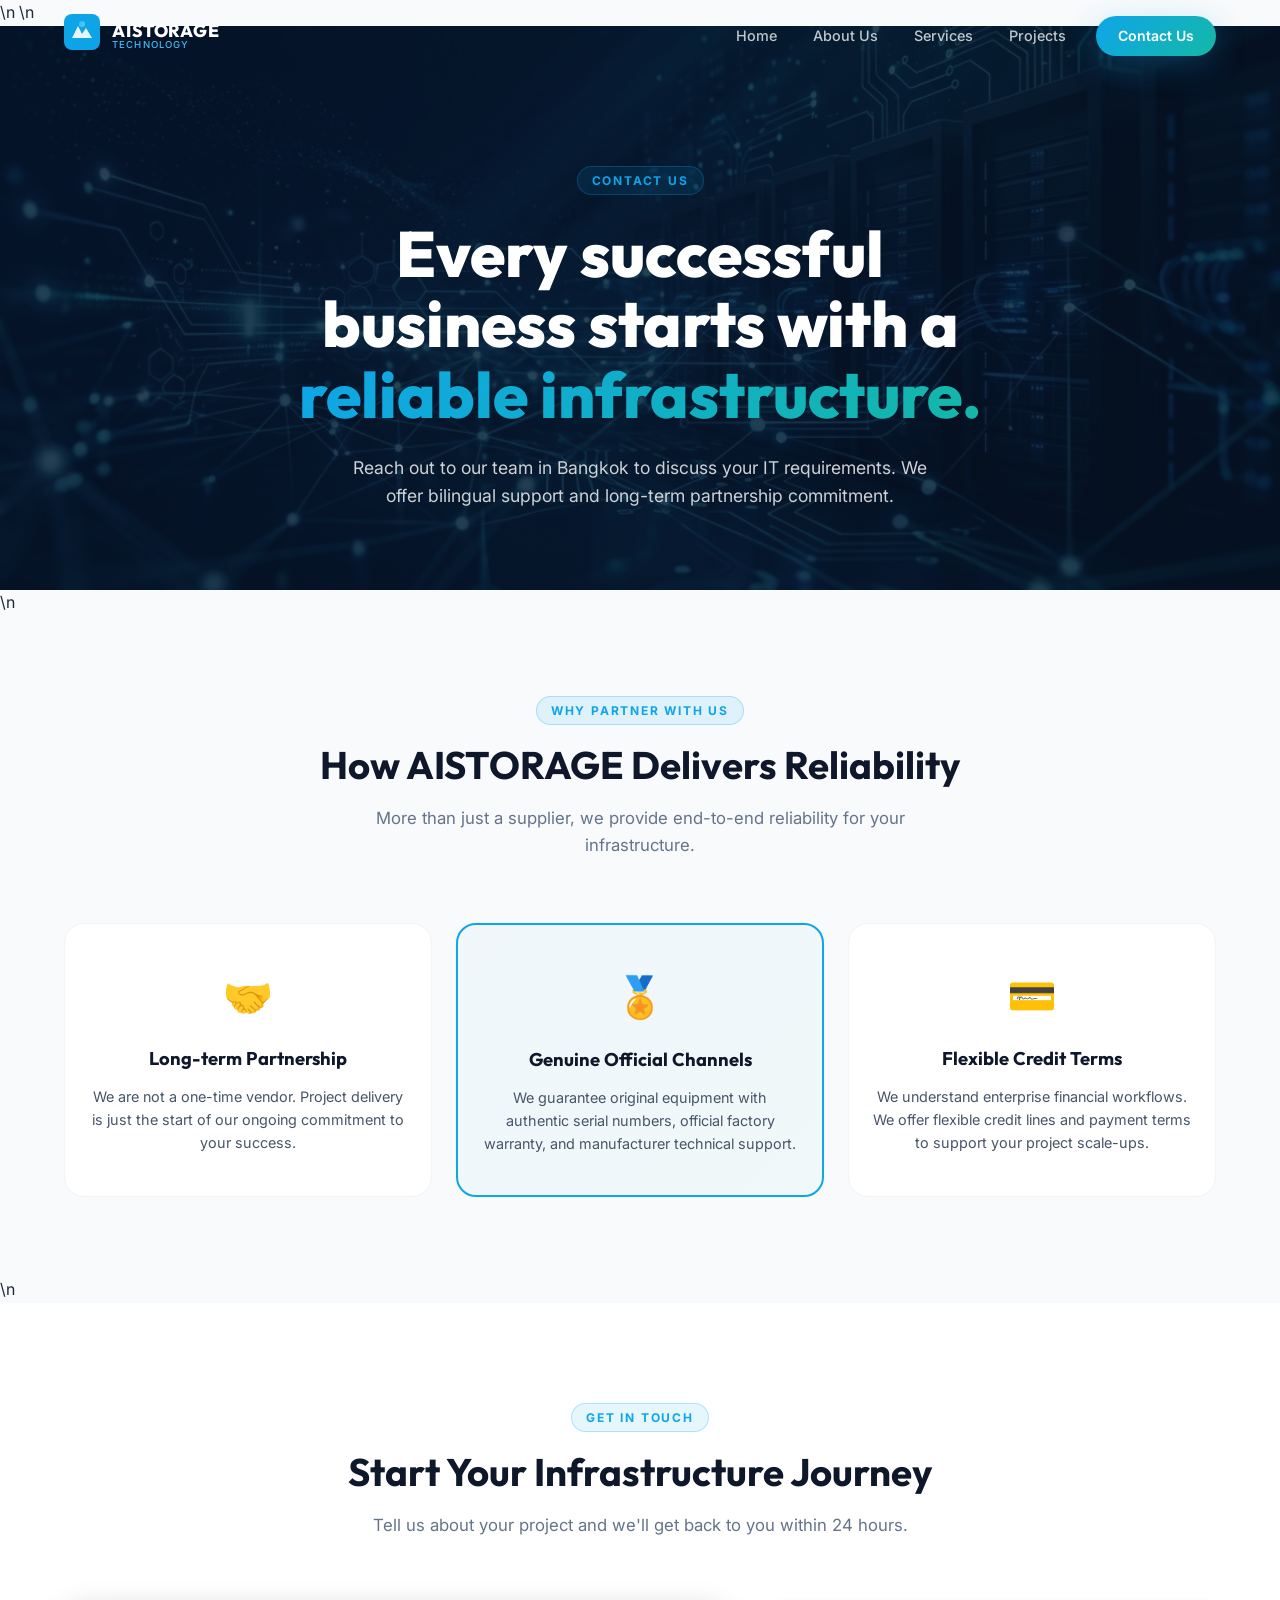
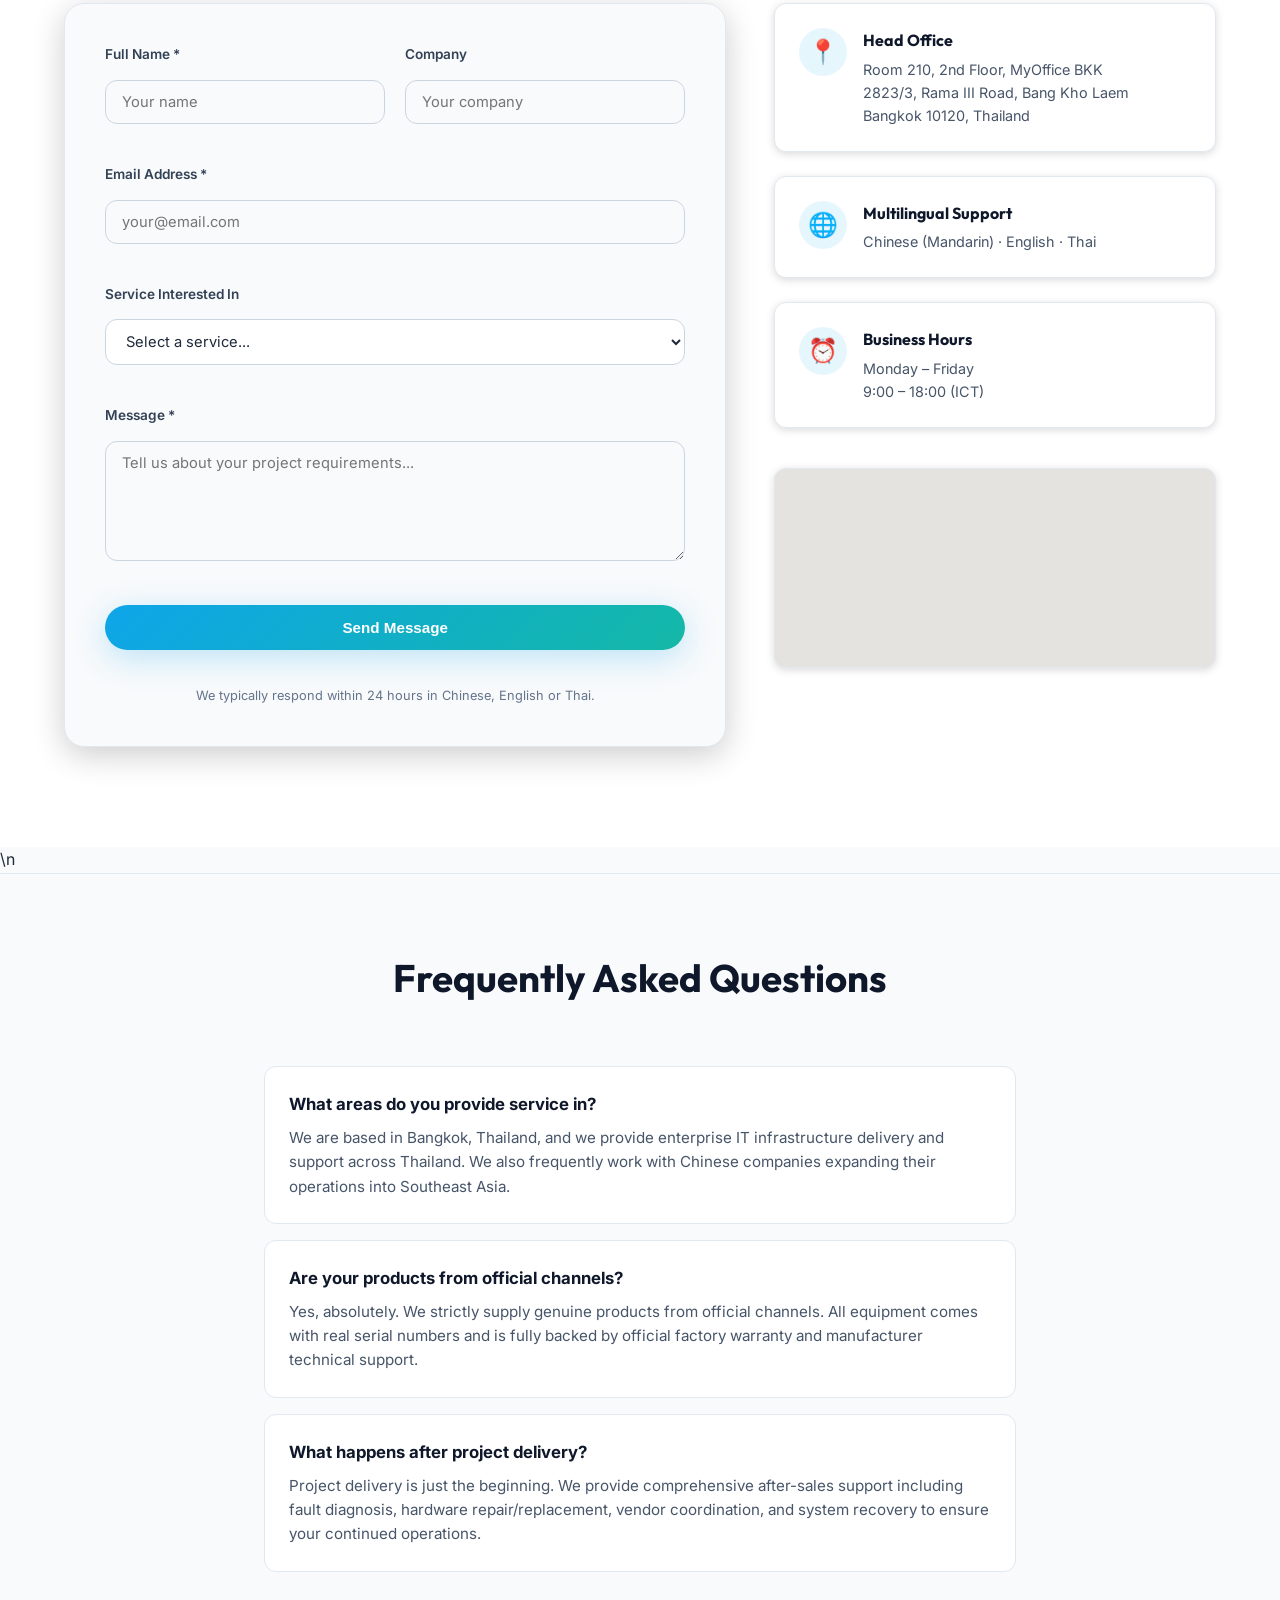
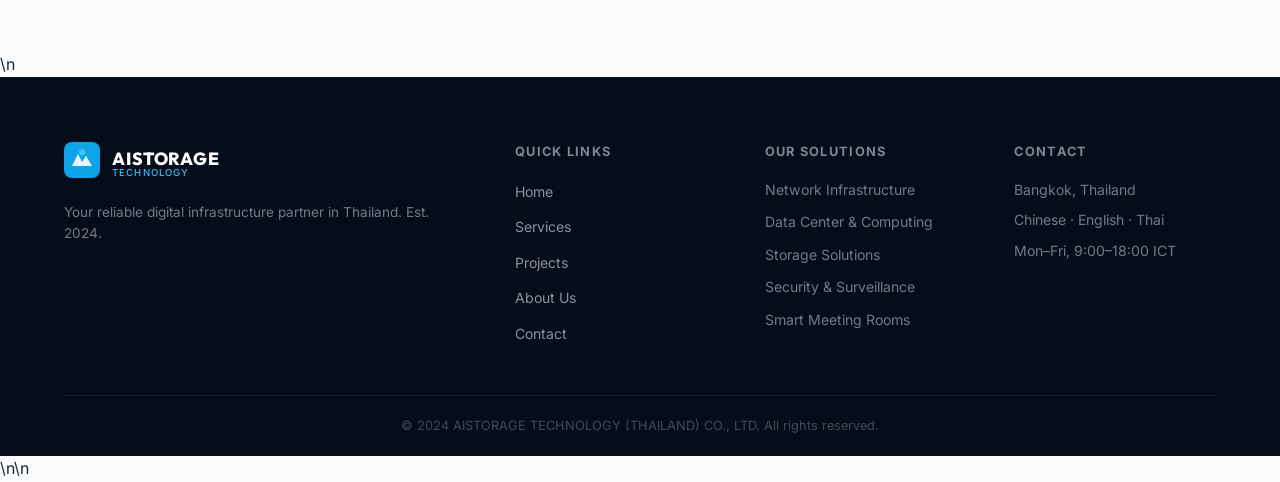
==== commit c19af197: "first commit" ====
--- a/contact.html
+++ b/contact.html
@@ -65,7 +65,6 @@
         <a href="index.html" class="nav-link" id="nav-home">Home</a>
         <a href="index.html#about-intro" class="nav-link" id="nav-about">About Us</a>
         <a href="services.html" class="nav-link" id="nav-services">Services</a>
-        <a href="products.html" class="nav-link" id="nav-products">Products</a>
         <a href="index.html#projects" class="nav-link" id="nav-projects">Projects</a>
         <a href="contact.html" class="nav-cta active" id="nav-contact">Contact Us</a>
       </nav>
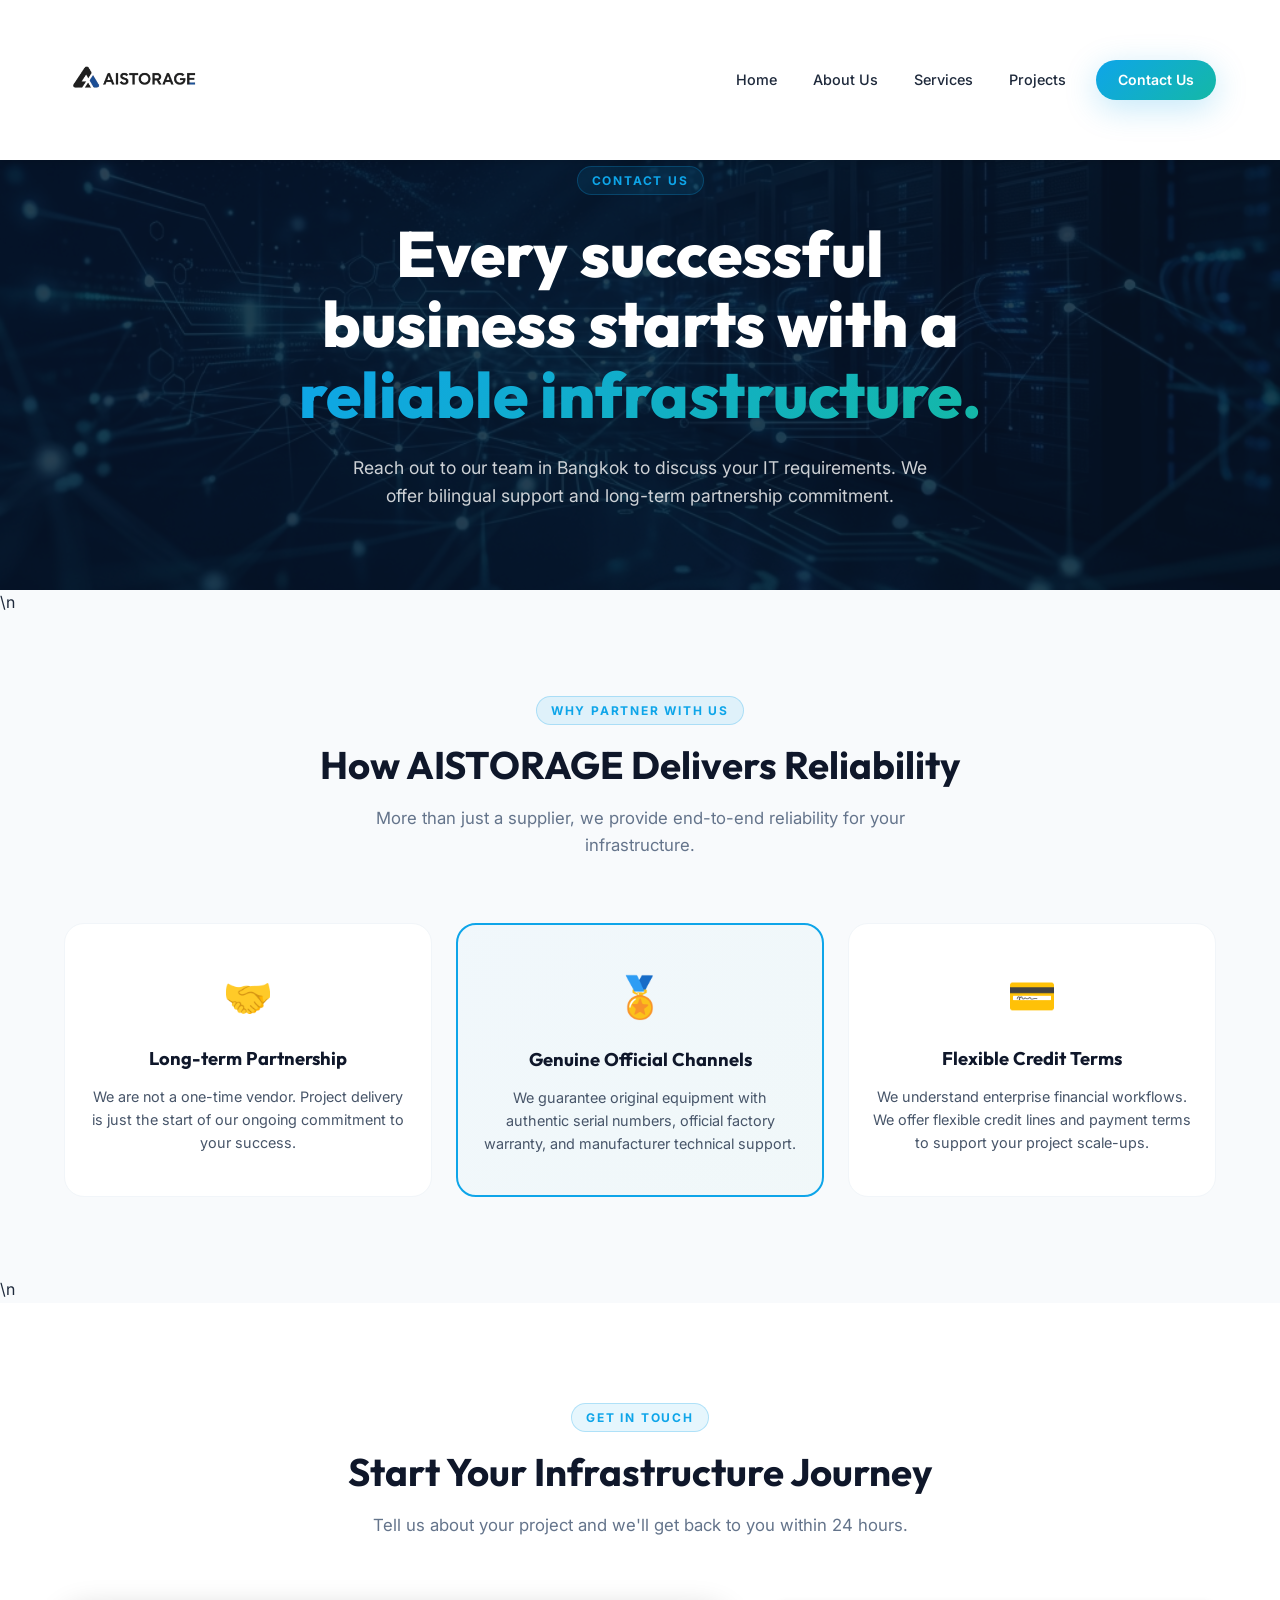
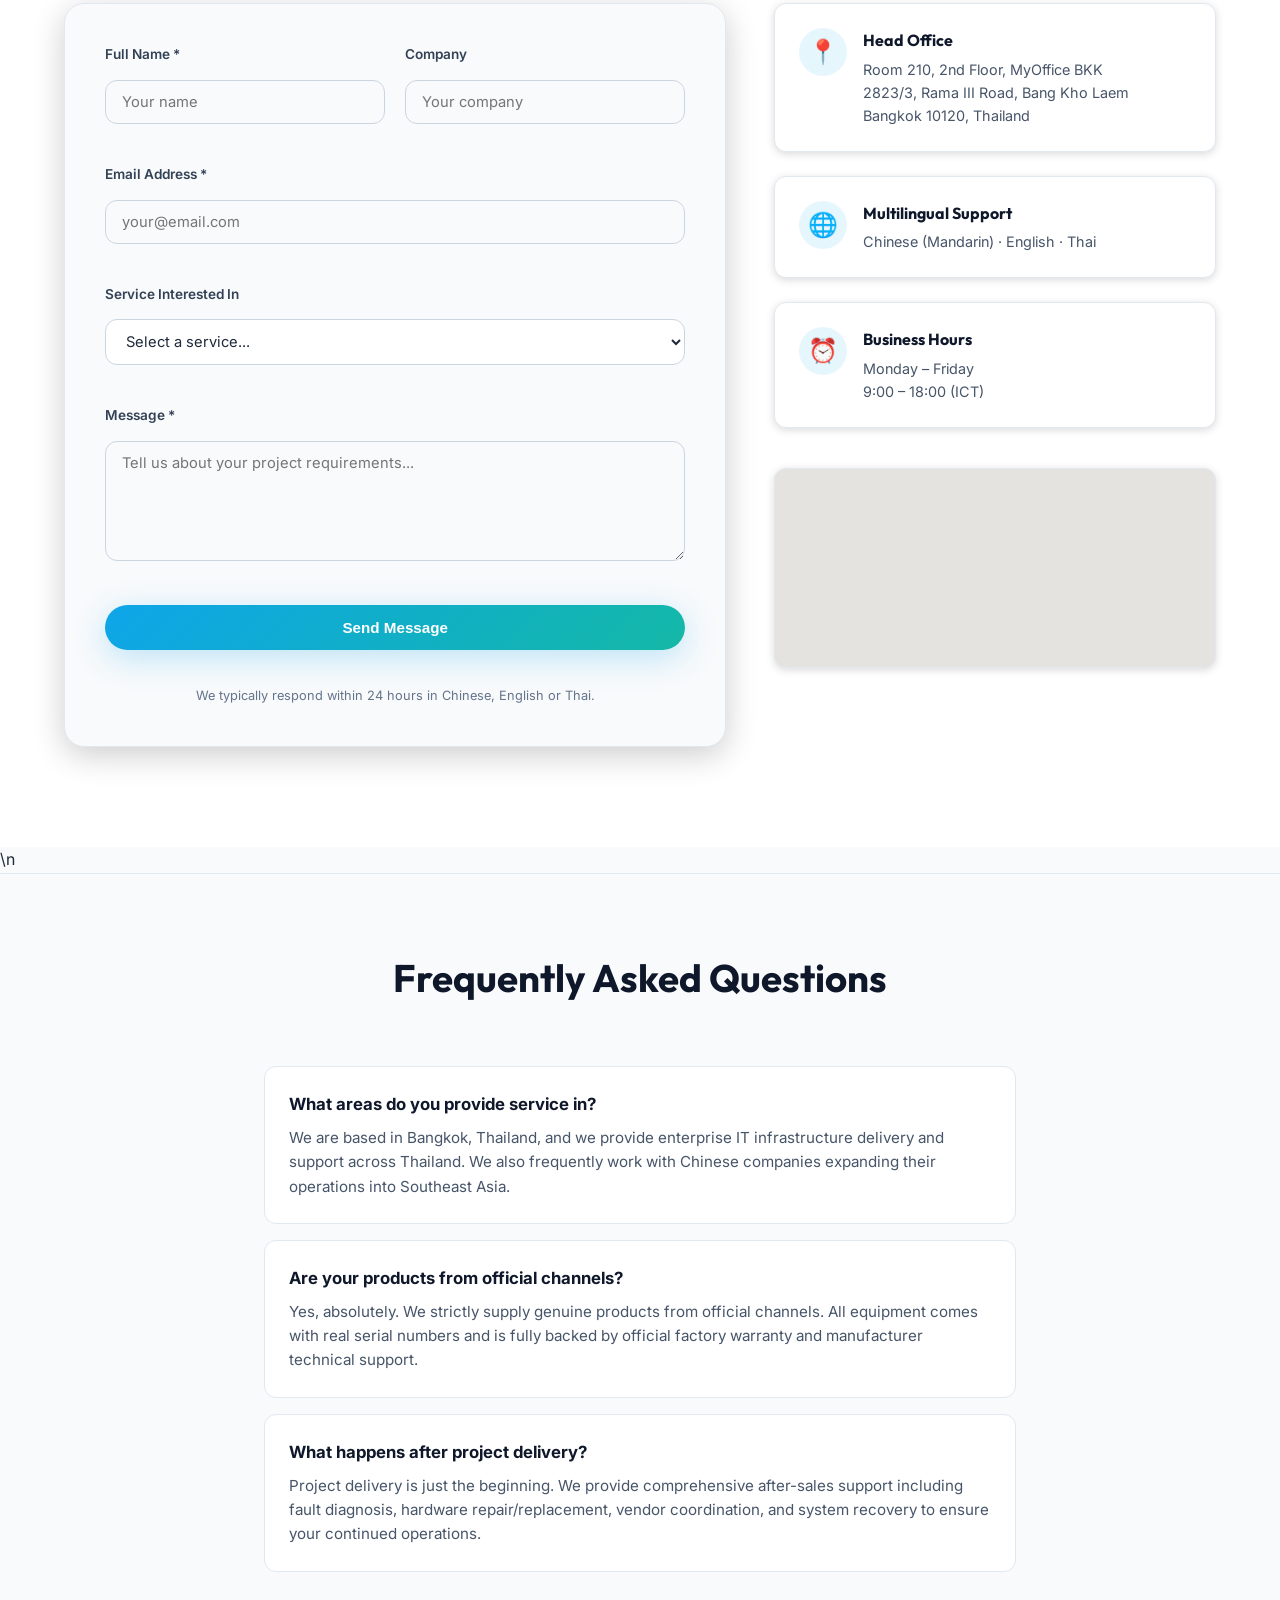
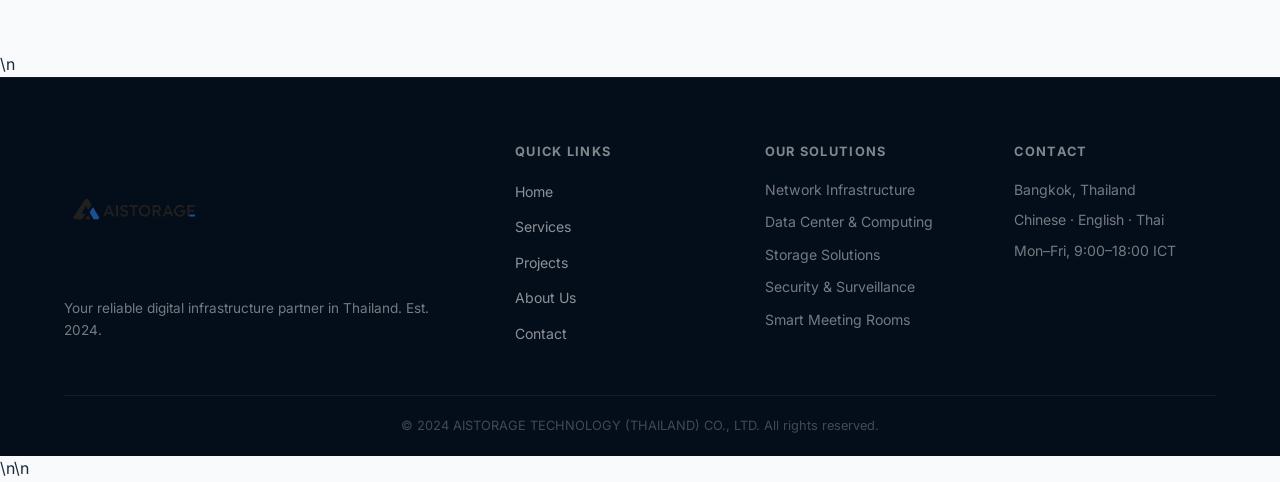
==== commit b37ab370: "first commit" ====
--- a/contact.html
+++ b/contact.html
@@ -39,27 +39,7 @@
   <header class="navbar" id="navbar">
     <div class="nav-container">
       <a href="index.html" class="nav-logo" id="logo-link">
-        <div class="logo-icon">
-          <svg width="36" height="36" viewBox="0 0 36 36" fill="none" xmlns="http://www.w3.org/2000/svg">
-            <rect width="36" height="36" rx="8" fill="url(#logoGrad)"/>
-            <path d="M8 24L14 12L18 20L22 14L28 24H8Z" fill="white" opacity="0.9"/>
-            <circle cx="18" cy="10" r="3" fill="url(#circGrad)"/>
-            <defs>
-              <linearGradient id="logoGrad" x1="0" y1="0" x2="36" y2="36">
-                <stop offset="0%" stop-color="#0EA5E9"/>
-                <stop offset="100%" stop-color="#0D4F8C"/>
-              </linearGradient>
-              <linearGradient id="circGrad" x1="0" y1="0" x2="6" y2="6">
-                <stop offset="0%" stop-color="#38BDF8"/>
-                <stop offset="100%" stop-color="#FFFFFF"/>
-              </linearGradient>
-            </defs>
-          </svg>
-        </div>
-        <div class="logo-text">
-          <span class="logo-main">AISTORAGE</span>
-          <span class="logo-sub">TECHNOLOGY</span>
-        </div>
+        <img src="3ed459bc-c6ed-447b-b13f-21768e33215b-removebg-preview.png" alt="AISTORAGE TECHNOLOGY Logo" style="height: 140px; width: auto; object-fit: contain;">
       </a>
       <nav class="nav-links" id="nav-links">
         <a href="index.html" class="nav-link" id="nav-home">Home</a>
@@ -223,27 +203,7 @@
       <div class="footer-grid">
         <div class="footer-brand" id="footer-brand">
           <div class="nav-logo">
-            <div class="logo-icon">
-              <svg width="36" height="36" viewBox="0 0 36 36" fill="none">
-                <rect width="36" height="36" rx="8" fill="url(#footerLogoGrad)"/>
-                <path d="M8 24L14 12L18 20L22 14L28 24H8Z" fill="white" opacity="0.9"/>
-                <circle cx="18" cy="10" r="3" fill="url(#footerCircGrad)"/>
-                <defs>
-                  <linearGradient id="footerLogoGrad" x1="0" y1="0" x2="36" y2="36">
-                    <stop offset="0%" stop-color="#0EA5E9"/>
-                    <stop offset="100%" stop-color="#0D4F8C"/>
-                  </linearGradient>
-                  <linearGradient id="footerCircGrad" x1="0" y1="0" x2="6" y2="6">
-                    <stop offset="0%" stop-color="#38BDF8"/>
-                    <stop offset="100%" stop-color="#FFFFFF"/>
-                  </linearGradient>
-                </defs>
-              </svg>
-            </div>
-            <div class="logo-text">
-              <span class="logo-main">AISTORAGE</span>
-              <span class="logo-sub">TECHNOLOGY</span>
-            </div>
+            <img src="3ed459bc-c6ed-447b-b13f-21768e33215b-removebg-preview.png" alt="AISTORAGE TECHNOLOGY Logo" style="height: 140px; width: auto; object-fit: contain;">
           </div>
           <p class="footer-tagline">Your reliable digital infrastructure partner in Thailand. Est. 2024.</p>
         </div>
--- a/style.css
+++ b/style.css
@@ -200,12 +200,14 @@
   z-index: 1000;
   transition: var(--transition);
   padding: 0;
+  background: var(--white);
+  box-shadow: var(--shadow-sm);
 }
 
 .navbar.scrolled {
-  background: rgba(4,13,26,0.95);
+  background: rgba(255,255,255,0.98);
   backdrop-filter: blur(20px);
-  border-bottom: 1px solid rgba(255,255,255,0.05);
+  border-bottom: 1px solid var(--gray-200);
   box-shadow: var(--shadow-md);
 }
 
@@ -216,7 +218,7 @@
   display: flex;
   align-items: center;
   justify-content: space-between;
-  height: 72px;
+  height: 160px;
 }
 
 .nav-logo {
@@ -261,7 +263,7 @@
 .nav-link {
   font-size: 0.9rem;
   font-weight: 500;
-  color: rgba(255,255,255,0.75);
+  color: var(--slate-700);
   padding: 8px 14px;
   border-radius: var(--radius-sm);
   transition: var(--transition-fast);
@@ -269,8 +271,8 @@
 
 .nav-link:hover,
 .nav-link.active {
-  color: var(--white);
-  background: rgba(255,255,255,0.08);
+  color: var(--blue-600);
+  background: var(--gray-100);
 }
 
 .nav-cta {
@@ -304,7 +306,7 @@
   display: block;
   width: 24px;
   height: 2px;
-  background: var(--white);
+  background: var(--slate-700);
   border-radius: 2px;
   transition: var(--transition);
 }
@@ -1394,7 +1396,7 @@
 
 .diff-card {
   padding: 36px 32px;
-  border: 1px solid var(--gray-100);
+  border: 1px solid var(--gray-500);
   border-radius: var(--radius-lg);
   background: var(--white);
   transition: var(--transition);
@@ -1811,15 +1813,16 @@
   .nav-links {
     display: none;
     position: fixed;
-    top: 72px;
+    top: 160px;
     left: 0;
     right: 0;
-    background: rgba(4,13,26,0.97);
+    background: rgba(255,255,255,0.98);
     backdrop-filter: blur(20px);
     flex-direction: column;
     padding: 24px;
     gap: 4px;
-    border-bottom: 1px solid rgba(255,255,255,0.06);
+    border-bottom: 1px solid rgba(0,0,0,0.06);
+    box-shadow: var(--shadow-md);
   }
 
   .nav-links.open { display: flex; }
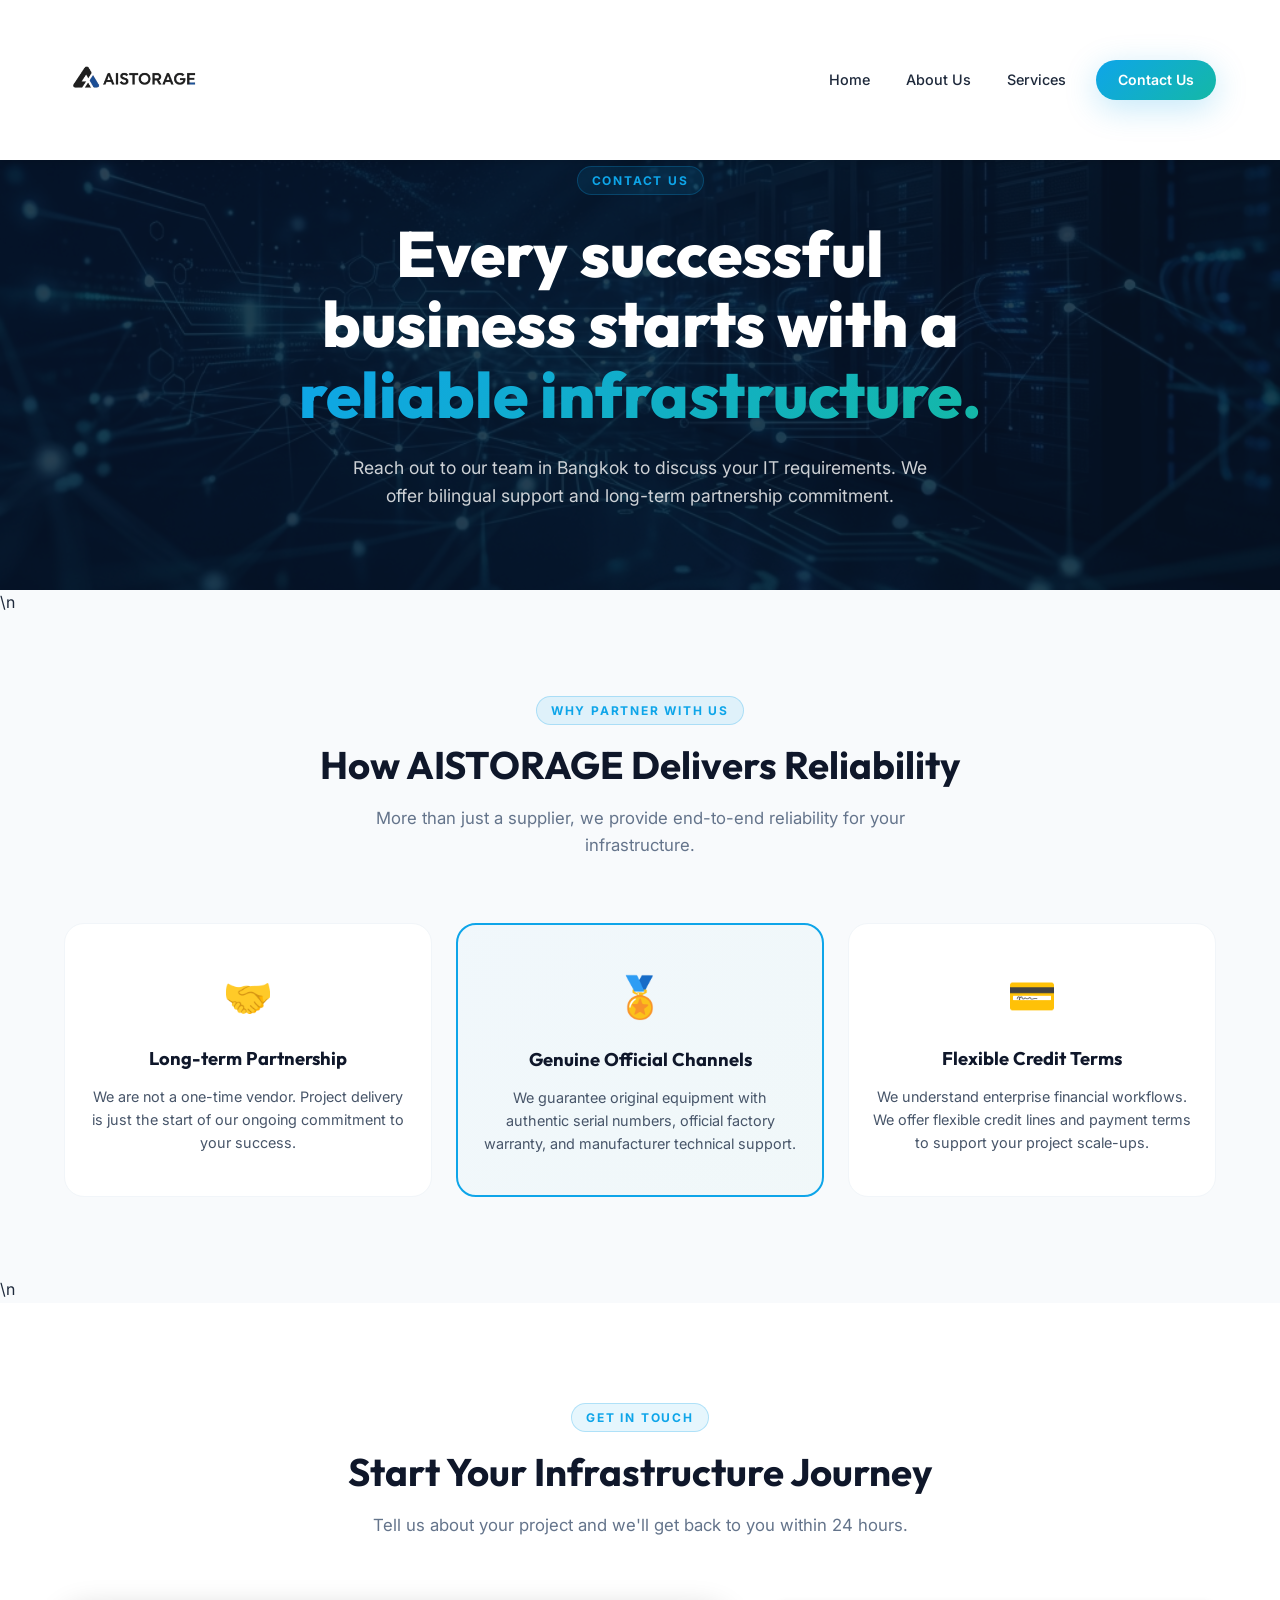
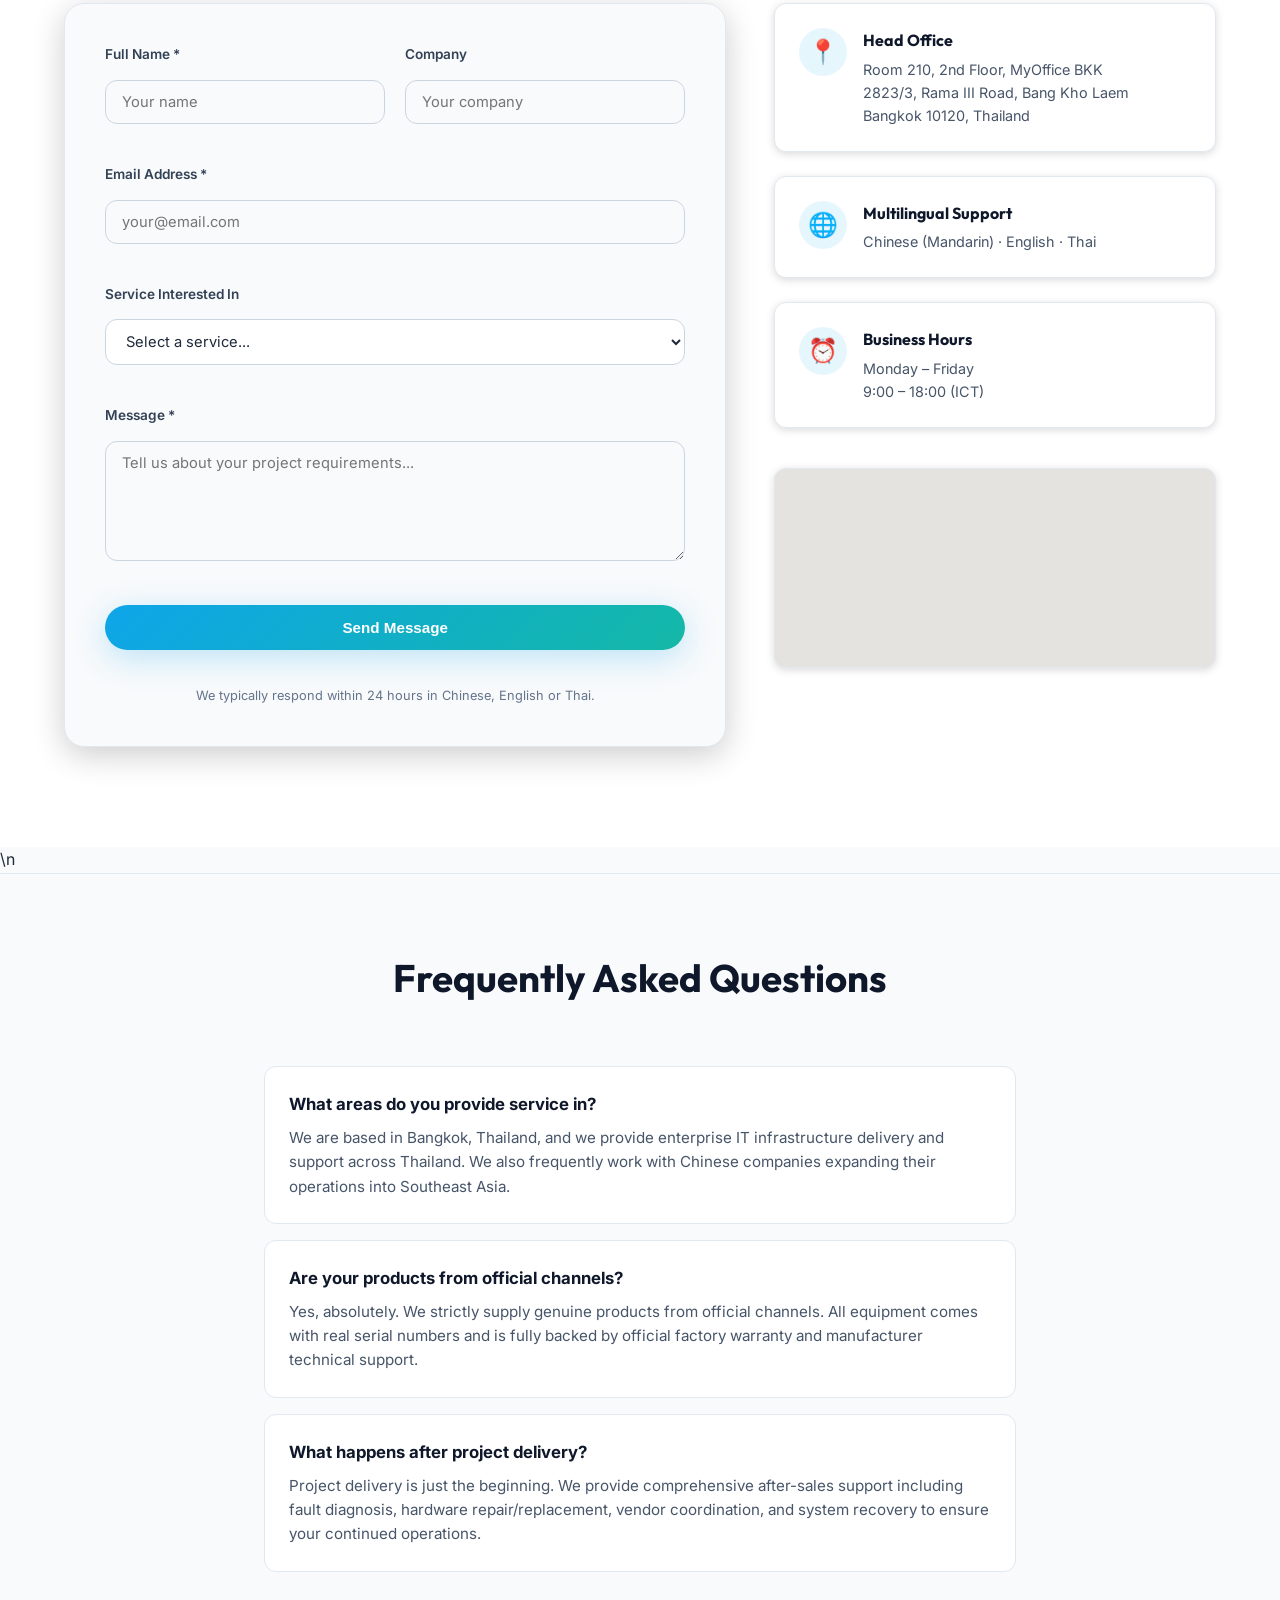
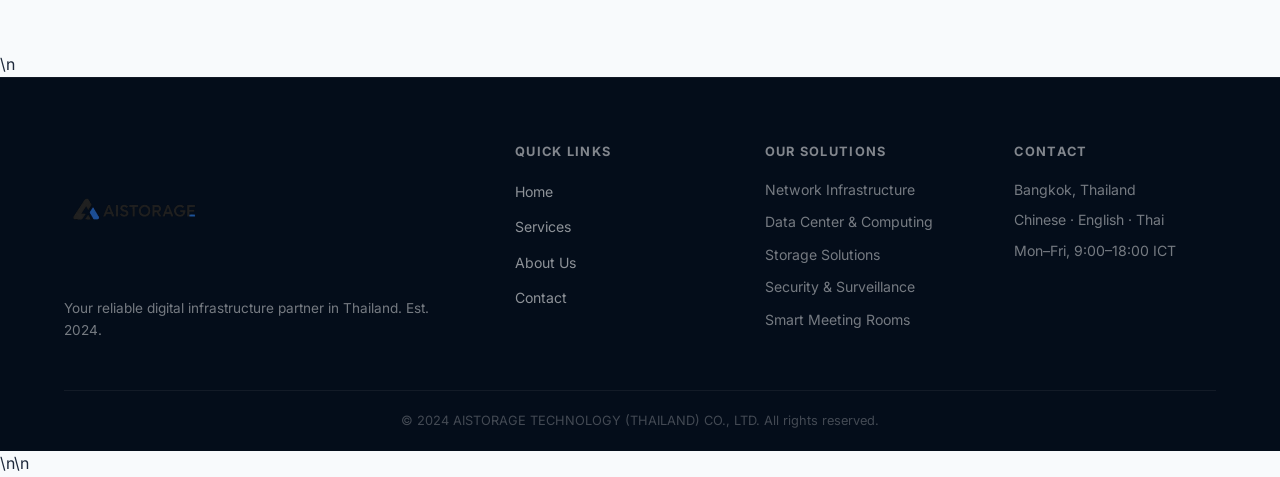
==== commit 836ae5da: "first commit" ====
--- a/contact.html
+++ b/contact.html
@@ -45,7 +45,6 @@
         <a href="index.html" class="nav-link" id="nav-home">Home</a>
         <a href="index.html#about-intro" class="nav-link" id="nav-about">About Us</a>
         <a href="services.html" class="nav-link" id="nav-services">Services</a>
-        <a href="index.html#projects" class="nav-link" id="nav-projects">Projects</a>
         <a href="contact.html" class="nav-cta active" id="nav-contact">Contact Us</a>
       </nav>
       <button class="nav-toggle" id="nav-toggle" aria-label="Toggle menu">
@@ -212,7 +211,6 @@
           <ul>
             <li><a href="index.html" id="footer-home">Home</a></li>
             <li><a href="services.html" id="footer-services">Services</a></li>
-            <li><a href="#projects" id="footer-projects">Projects</a></li>
             <li><a href="index.html#about-intro" id="footer-about">About Us</a></li>
             <li><a href="contact.html" id="footer-contact">Contact</a></li>
           </ul>
--- a/style.css
+++ b/style.css
@@ -1364,20 +1364,20 @@
 }
 
 .mission-icon {
-  font-size: 2.5rem;
-  margin-bottom: 20px;
+  font-size: 4rem;
+  margin-bottom: 24px;
 }
 
 .mission-card h3 {
   font-family: var(--font-display);
-  font-size: 1.2rem;
+  font-size: 1.5rem;
   font-weight: 700;
   color: var(--gray-900);
-  margin-bottom: 12px;
+  margin-bottom: 16px;
 }
 
 .mission-card p {
-  font-size: 0.9rem;
+  font-size: 1.1rem;
   color: var(--gray-500);
   line-height: 1.7;
 }
